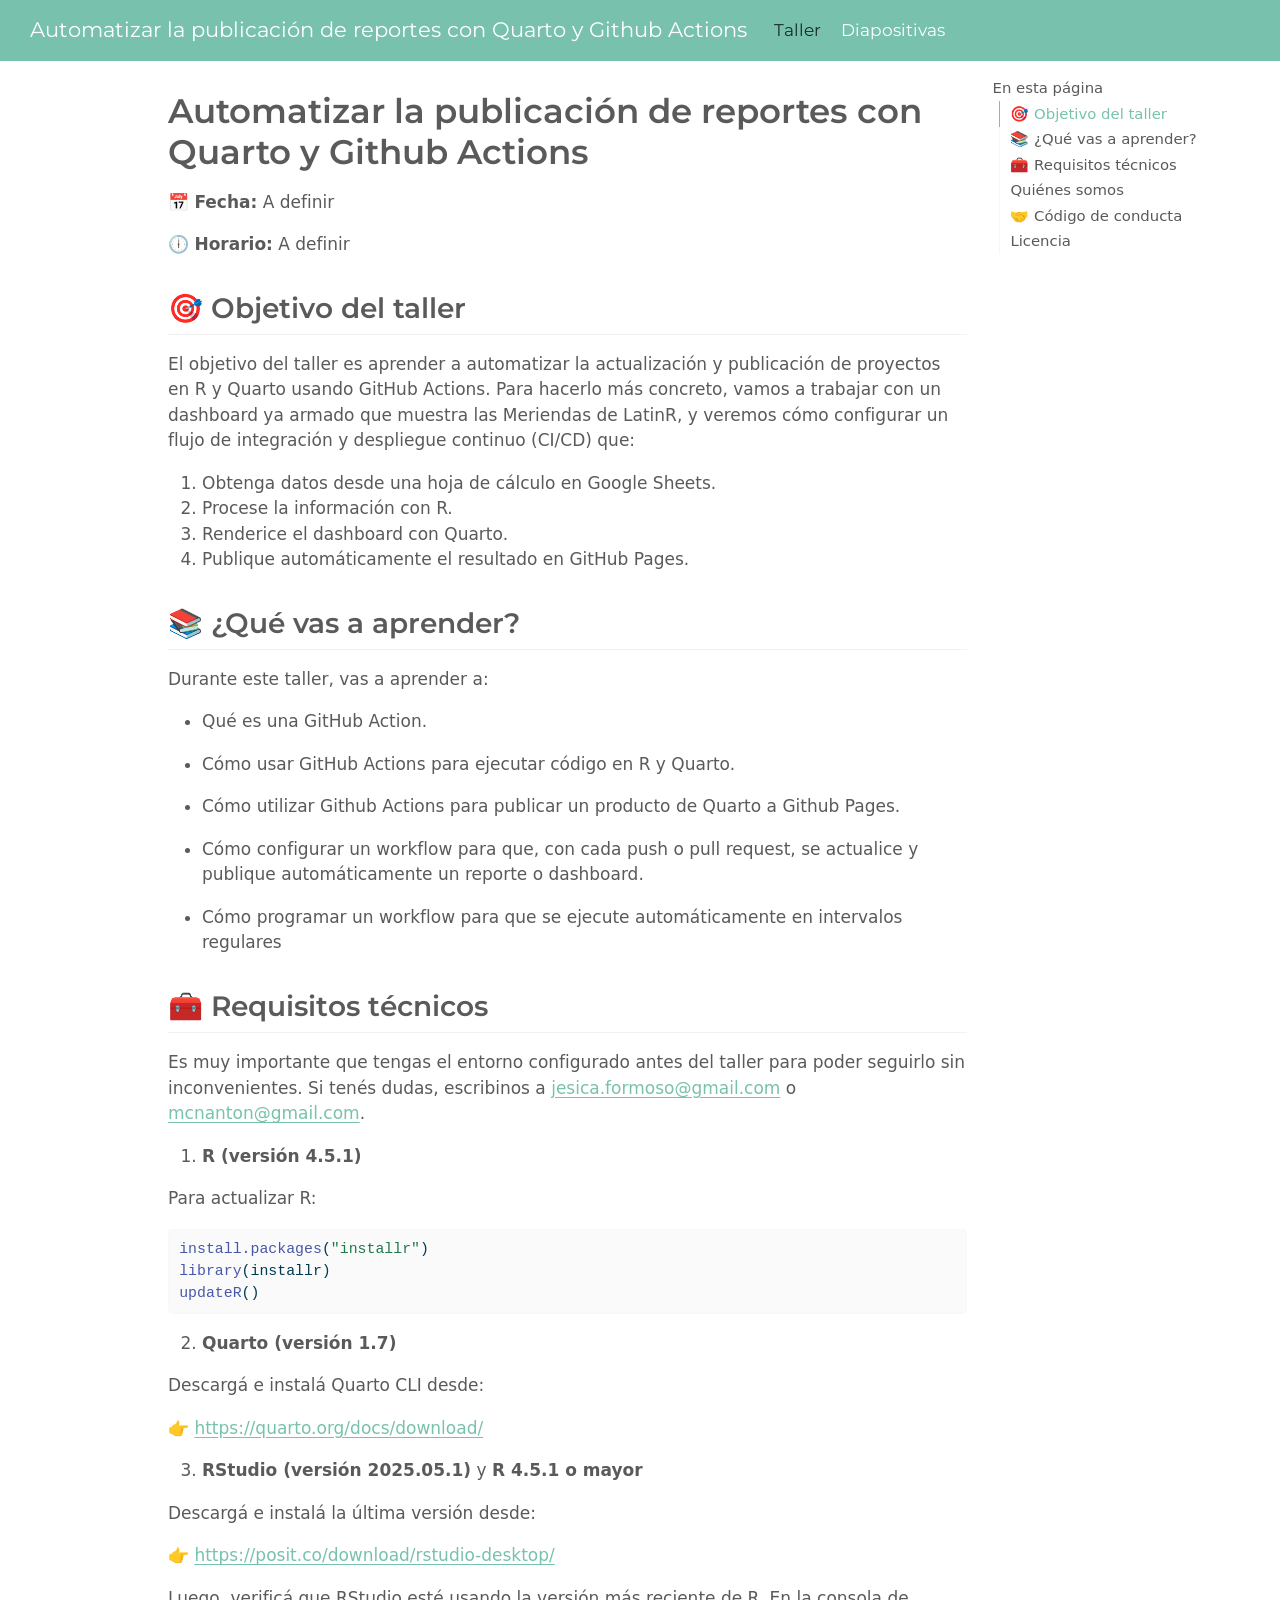
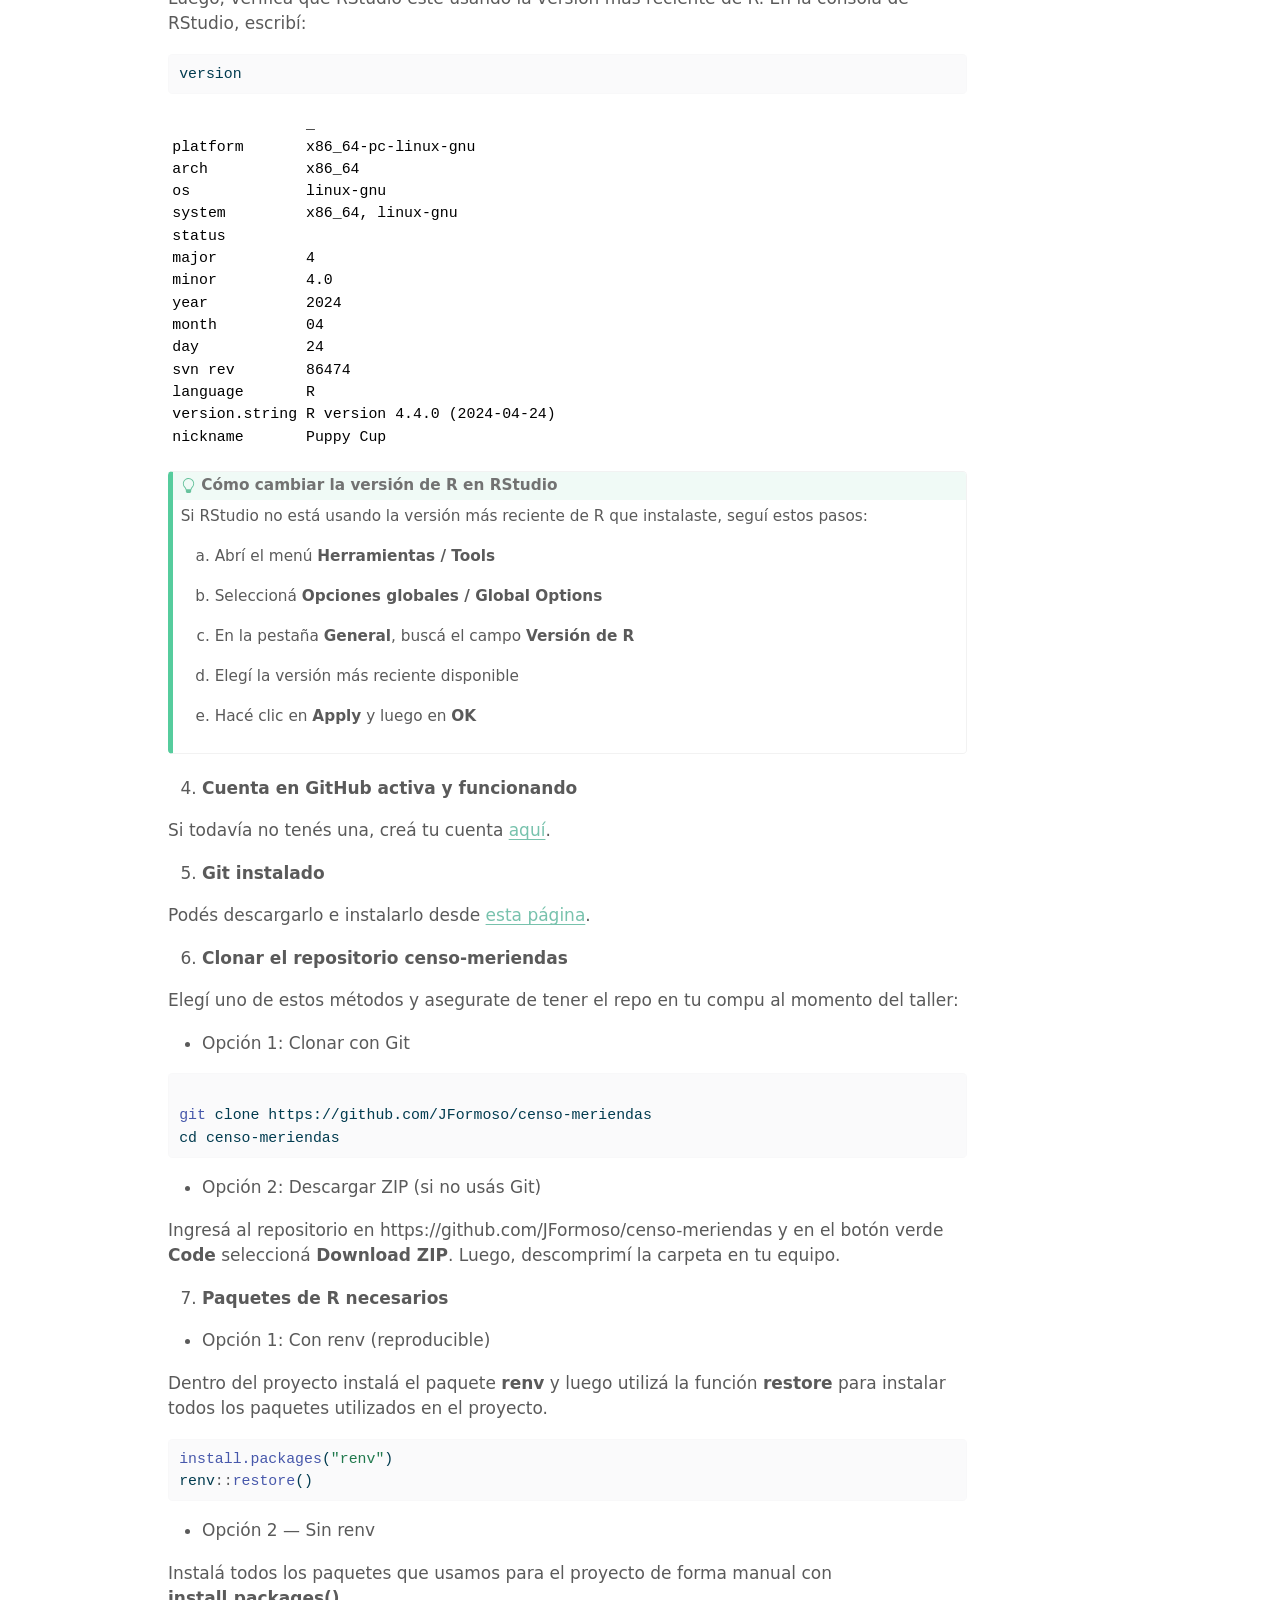
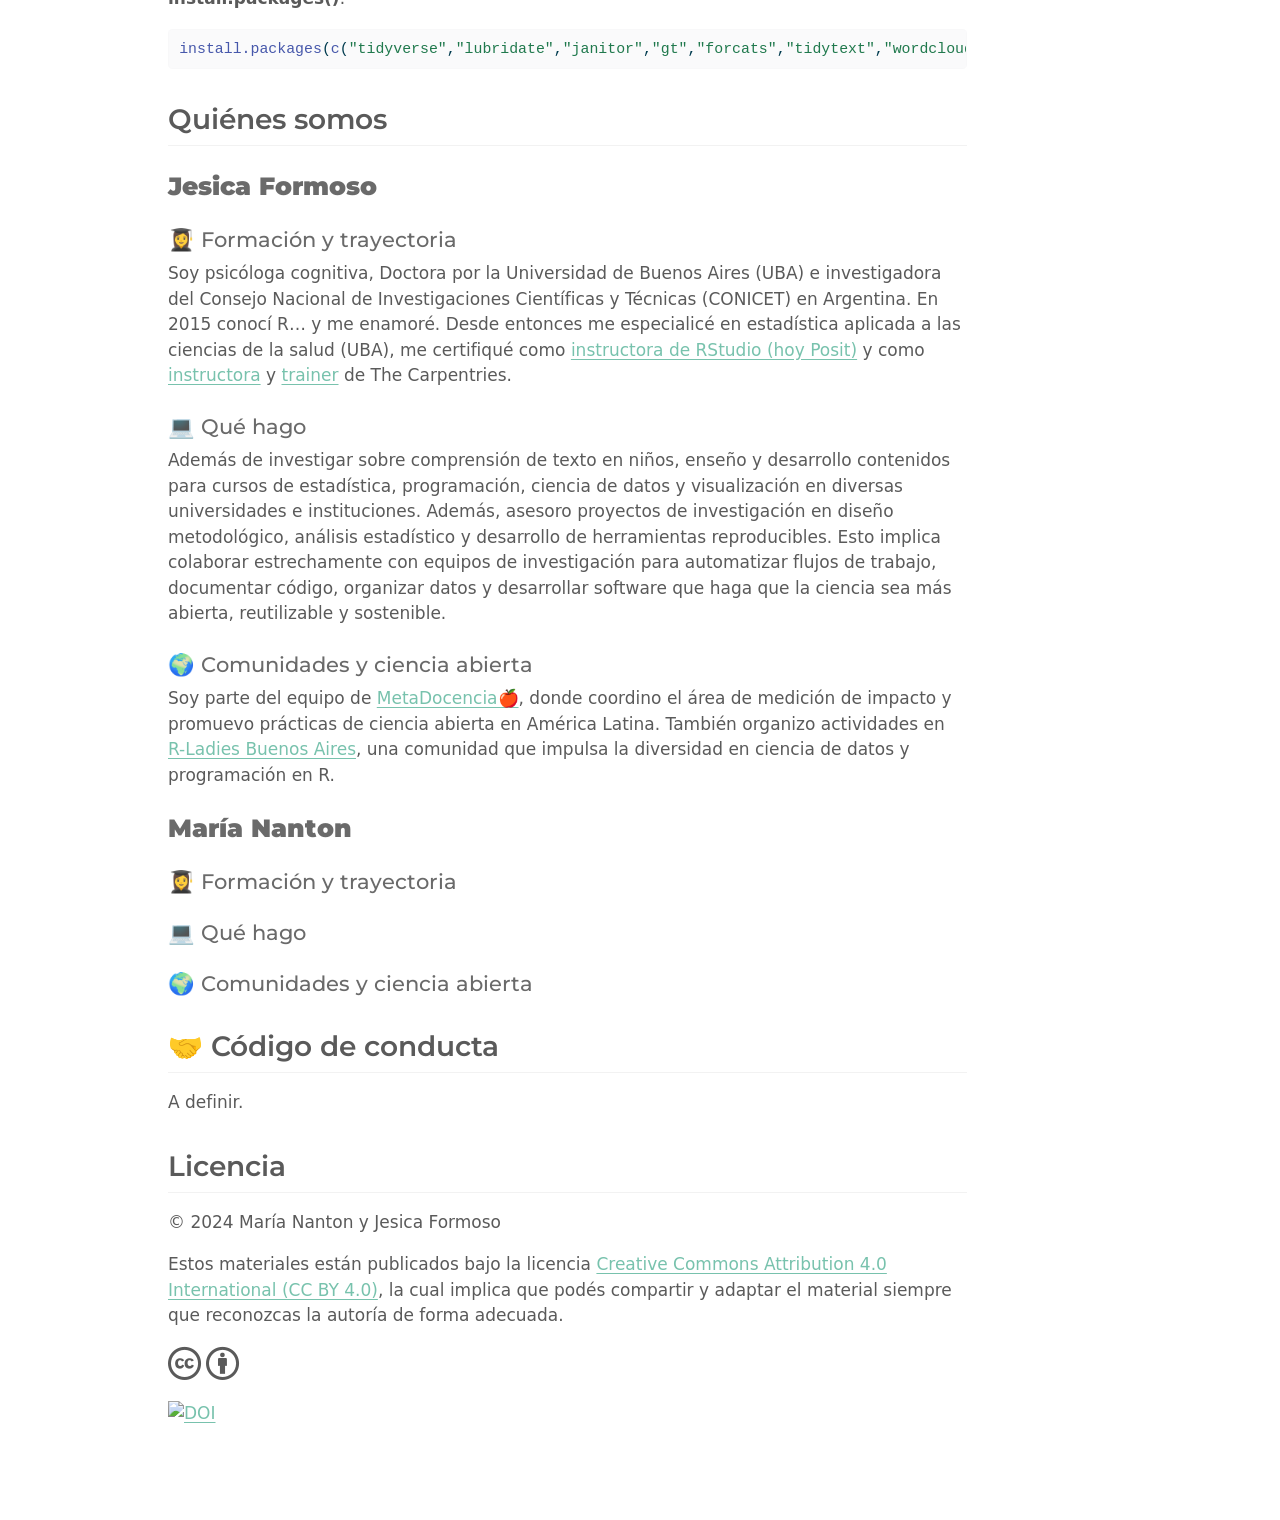
==== index.html @ 5321b7c2 "Built site for gh-pages" ====
<!DOCTYPE html>
<html xmlns="http://www.w3.org/1999/xhtml" lang="es" xml:lang="es"><head>

<meta charset="utf-8">
<meta name="generator" content="quarto-1.8.26">

<meta name="viewport" content="width=device-width, initial-scale=1.0, user-scalable=yes">


<title>Automatizar la publicación de reportes con Quarto y Github Actions</title>
<style>
code{white-space: pre-wrap;}
span.smallcaps{font-variant: small-caps;}
div.columns{display: flex; gap: min(4vw, 1.5em);}
div.column{flex: auto; overflow-x: auto;}
div.hanging-indent{margin-left: 1.5em; text-indent: -1.5em;}
ul.task-list{list-style: none;}
ul.task-list li input[type="checkbox"] {
  width: 0.8em;
  margin: 0 0.8em 0.2em -1em; /* quarto-specific, see https://github.com/quarto-dev/quarto-cli/issues/4556 */ 
  vertical-align: middle;
}
/* CSS for syntax highlighting */
html { -webkit-text-size-adjust: 100%; }
pre > code.sourceCode { white-space: pre; position: relative; }
pre > code.sourceCode > span { display: inline-block; line-height: 1.25; }
pre > code.sourceCode > span:empty { height: 1.2em; }
.sourceCode { overflow: visible; }
code.sourceCode > span { color: inherit; text-decoration: inherit; }
div.sourceCode { margin: 1em 0; }
pre.sourceCode { margin: 0; }
@media screen {
div.sourceCode { overflow: auto; }
}
@media print {
pre > code.sourceCode { white-space: pre-wrap; }
pre > code.sourceCode > span { text-indent: -5em; padding-left: 5em; }
}
pre.numberSource code
  { counter-reset: source-line 0; }
pre.numberSource code > span
  { position: relative; left: -4em; counter-increment: source-line; }
pre.numberSource code > span > a:first-child::before
  { content: counter(source-line);
    position: relative; left: -1em; text-align: right; vertical-align: baseline;
    border: none; display: inline-block;
    -webkit-touch-callout: none; -webkit-user-select: none;
    -khtml-user-select: none; -moz-user-select: none;
    -ms-user-select: none; user-select: none;
    padding: 0 4px; width: 4em;
  }
pre.numberSource { margin-left: 3em;  padding-left: 4px; }
div.sourceCode
  {   }
@media screen {
pre > code.sourceCode > span > a:first-child::before { text-decoration: underline; }
}
</style>


<script src="site_libs/quarto-nav/quarto-nav.js"></script>
<script src="site_libs/quarto-nav/headroom.min.js"></script>
<script src="site_libs/clipboard/clipboard.min.js"></script>
<script src="site_libs/quarto-search/autocomplete.umd.js"></script>
<script src="site_libs/quarto-search/fuse.min.js"></script>
<script src="site_libs/quarto-search/quarto-search.js"></script>
<meta name="quarto:offset" content="./">
<link href="./img/latinr-logo.png" rel="icon" type="image/png">
<script src="site_libs/quarto-html/quarto.js" type="module"></script>
<script src="site_libs/quarto-html/tabsets/tabsets.js" type="module"></script>
<script src="site_libs/quarto-html/axe/axe-check.js" type="module"></script>
<script src="site_libs/quarto-html/popper.min.js"></script>
<script src="site_libs/quarto-html/tippy.umd.min.js"></script>
<script src="site_libs/quarto-html/anchor.min.js"></script>
<link href="site_libs/quarto-html/tippy.css" rel="stylesheet">
<link href="site_libs/quarto-html/quarto-syntax-highlighting-587c61ba64f3a5504c4d52d930310e48.css" rel="stylesheet" id="quarto-text-highlighting-styles">
<script src="site_libs/bootstrap/bootstrap.min.js"></script>
<link href="site_libs/bootstrap/bootstrap-icons.css" rel="stylesheet">
<link href="site_libs/bootstrap/bootstrap-1db3f541d99483cdc7a0d9cf38862b2c.min.css" rel="stylesheet" append-hash="true" id="quarto-bootstrap" data-mode="light">
<link href="site_libs/quarto-contrib/fontawesome6-1.2.0/all.min.css" rel="stylesheet">
<link href="site_libs/quarto-contrib/fontawesome6-1.2.0/latex-fontsize.css" rel="stylesheet">
<script id="quarto-search-options" type="application/json">{
  "location": "navbar",
  "copy-button": false,
  "collapse-after": 3,
  "panel-placement": "end",
  "type": "overlay",
  "limit": 50,
  "keyboard-shortcut": [
    "f",
    "/",
    "s"
  ],
  "show-item-context": false,
  "language": {
    "search-no-results-text": "No se han encontrado resultados",
    "search-matching-documents-text": "documentos encontrados",
    "search-copy-link-title": "Copiar el enlace en la búsqueda",
    "search-hide-matches-text": "Ocultar resultados adicionales",
    "search-more-match-text": "resultado adicional en este documento",
    "search-more-matches-text": "resultados adicionales en este documento",
    "search-clear-button-title": "Borrar",
    "search-text-placeholder": "",
    "search-detached-cancel-button-title": "Cancelar",
    "search-submit-button-title": "Enviar",
    "search-label": "Buscar"
  }
}</script>


</head>

<body class="nav-fixed quarto-light">

<div id="quarto-search-results"></div>
  <header id="quarto-header" class="headroom fixed-top">
    <nav class="navbar navbar-expand-lg " data-bs-theme="dark">
      <div class="navbar-container container-fluid">
      <div class="navbar-brand-container mx-auto">
    <a class="navbar-brand" href="./index.html">
    <span class="navbar-title">Automatizar la publicación de reportes con Quarto y Github Actions</span>
    </a>
  </div>
            <div id="quarto-search" class="" title="Buscar"></div>
          <button class="navbar-toggler" type="button" data-bs-toggle="collapse" data-bs-target="#navbarCollapse" aria-controls="navbarCollapse" role="menu" aria-expanded="false" aria-label="Navegación de palanca" onclick="if (window.quartoToggleHeadroom) { window.quartoToggleHeadroom(); }">
  <span class="navbar-toggler-icon"></span>
</button>
          <div class="collapse navbar-collapse" id="navbarCollapse">
            <ul class="navbar-nav navbar-nav-scroll me-auto">
  <li class="nav-item">
    <a class="nav-link active" href="./index.html" aria-current="page"> 
<span class="menu-text">Taller</span></a>
  </li>  
  <li class="nav-item">
    <a class="nav-link" href="./slides.qmd"> 
<span class="menu-text">Diapositivas</span></a>
  </li>  
</ul>
          </div> <!-- /navcollapse -->
            <div class="quarto-navbar-tools">
</div>
      </div> <!-- /container-fluid -->
    </nav>
</header>
<!-- content -->
<div id="quarto-content" class="quarto-container page-columns page-rows-contents page-layout-article page-navbar">
<!-- sidebar -->
<!-- margin-sidebar -->
    <div id="quarto-margin-sidebar" class="sidebar margin-sidebar">
        <nav id="TOC" role="doc-toc" class="toc-active">
    <h2 id="toc-title">En esta página</h2>
   
  <ul>
  <li><a href="#objetivo-del-taller" id="toc-objetivo-del-taller" class="nav-link active" data-scroll-target="#objetivo-del-taller">🎯 Objetivo del taller</a></li>
  <li><a href="#qué-vas-a-aprender" id="toc-qué-vas-a-aprender" class="nav-link" data-scroll-target="#qué-vas-a-aprender">📚 ¿Qué vas a aprender?</a></li>
  <li><a href="#requisitos-técnicos" id="toc-requisitos-técnicos" class="nav-link" data-scroll-target="#requisitos-técnicos">🧰 Requisitos técnicos</a></li>
  <li><a href="#quiénes-somos" id="toc-quiénes-somos" class="nav-link" data-scroll-target="#quiénes-somos">Quiénes somos</a>
  <ul class="collapse">
  <li><a href="#jesica-formoso" id="toc-jesica-formoso" class="nav-link" data-scroll-target="#jesica-formoso"><strong>Jesica Formoso</strong></a></li>
  <li><a href="#maría-nanton" id="toc-maría-nanton" class="nav-link" data-scroll-target="#maría-nanton"><strong>María Nanton</strong></a></li>
  </ul></li>
  <li><a href="#código-de-conducta" id="toc-código-de-conducta" class="nav-link" data-scroll-target="#código-de-conducta">🤝 Código de conducta</a></li>
  <li><a href="#licencia" id="toc-licencia" class="nav-link" data-scroll-target="#licencia">Licencia</a></li>
  </ul>
</nav>
    </div>
<!-- main -->
<main class="content" id="quarto-document-content">

<header id="title-block-header" class="quarto-title-block default">
<div class="quarto-title">
<h1 class="title">Automatizar la publicación de reportes con Quarto y Github Actions</h1>
</div>



<div class="quarto-title-meta">

    
  
    
  </div>
  


</header>


<p>📅 <strong>Fecha:</strong> A definir</p>
<p>🕕 <strong>Horario:</strong> A definir</p>
<section id="objetivo-del-taller" class="level2">
<h2 class="anchored" data-anchor-id="objetivo-del-taller">🎯 Objetivo del taller</h2>
<p>El objetivo del taller es aprender a automatizar la actualización y publicación de proyectos en R y Quarto usando GitHub Actions. Para hacerlo más concreto, vamos a trabajar con un dashboard ya armado que muestra las Meriendas de LatinR, y veremos cómo configurar un flujo de integración y despliegue continuo (CI/CD) que:</p>
<ol type="1">
<li>Obtenga datos desde una hoja de cálculo en Google Sheets.</li>
<li>Procese la información con R.</li>
<li>Renderice el dashboard con Quarto.</li>
<li>Publique automáticamente el resultado en GitHub Pages.</li>
</ol>
</section>
<section id="qué-vas-a-aprender" class="level2">
<h2 class="anchored" data-anchor-id="qué-vas-a-aprender">📚 ¿Qué vas a aprender?</h2>
<p>Durante este taller, vas a aprender a:</p>
<ul>
<li><p>Qué es una GitHub Action.</p></li>
<li><p>Cómo usar GitHub Actions para ejecutar código en R y Quarto.</p></li>
<li><p>Cómo utilizar Github Actions para publicar un producto de Quarto a Github Pages.</p></li>
<li><p>Cómo configurar un workflow para que, con cada push o pull request, se actualice y publique automáticamente un reporte o dashboard.</p></li>
<li><p>Cómo programar un workflow para que se ejecute automáticamente en intervalos regulares</p></li>
</ul>
</section>
<section id="requisitos-técnicos" class="level2">
<h2 class="anchored" data-anchor-id="requisitos-técnicos">🧰 Requisitos técnicos</h2>
<p>Es muy importante que tengas el entorno configurado antes del taller para poder seguirlo sin inconvenientes. Si tenés dudas, escribinos a <a href="mailto:jesica.formoso@gmail.com">jesica.formoso@gmail.com</a> o <a href="mailto:mcnanton@gmail.com">mcnanton@gmail.com</a>.</p>
<ol type="1">
<li><strong>R (versión 4.5.1)</strong></li>
</ol>
<p>Para actualizar R:</p>
<div class="cell">
<div class="code-copy-outer-scaffold"><div class="sourceCode cell-code" id="cb1"><pre class="sourceCode r code-with-copy"><code class="sourceCode r"><span id="cb1-1"><a href="#cb1-1" aria-hidden="true" tabindex="-1"></a><span class="fu">install.packages</span>(<span class="st">"installr"</span>)</span>
<span id="cb1-2"><a href="#cb1-2" aria-hidden="true" tabindex="-1"></a><span class="fu">library</span>(installr)</span>
<span id="cb1-3"><a href="#cb1-3" aria-hidden="true" tabindex="-1"></a><span class="fu">updateR</span>()</span></code></pre></div><button title="Copiar al portapapeles" class="code-copy-button"><i class="bi"></i></button></div>
</div>
<ol start="2" type="1">
<li><strong>Quarto (versión 1.7)</strong></li>
</ol>
<p>Descargá e instalá Quarto CLI desde:</p>
<p>👉 <a href="https://quarto.org/docs/download/" class="uri">https://quarto.org/docs/download/</a></p>
<ol start="3" type="1">
<li><strong>RStudio (versión 2025.05.1)</strong> y <strong>R 4.5.1 o mayor</strong></li>
</ol>
<p>Descargá e instalá la última versión desde:</p>
<p>👉 <a href="https://posit.co/download/rstudio-desktop/" class="uri">https://posit.co/download/rstudio-desktop/</a></p>
<p>Luego, verificá que RStudio esté usando la versión más reciente de R. En la consola de RStudio, escribí:</p>
<div class="cell">
<div class="code-copy-outer-scaffold"><div class="sourceCode cell-code" id="cb2"><pre class="sourceCode r code-with-copy"><code class="sourceCode r"><span id="cb2-1"><a href="#cb2-1" aria-hidden="true" tabindex="-1"></a>version</span></code></pre></div><button title="Copiar al portapapeles" class="code-copy-button"><i class="bi"></i></button></div>
<div class="cell-output cell-output-stdout">
<pre><code>               _                           
platform       x86_64-pc-linux-gnu         
arch           x86_64                      
os             linux-gnu                   
system         x86_64, linux-gnu           
status                                     
major          4                           
minor          4.0                         
year           2024                        
month          04                          
day            24                          
svn rev        86474                       
language       R                           
version.string R version 4.4.0 (2024-04-24)
nickname       Puppy Cup                   </code></pre>
</div>
</div>
<div class="callout callout-style-default callout-tip callout-titled" title="Cómo cambiar la versión de R en RStudio">
<div class="callout-header d-flex align-content-center">
<div class="callout-icon-container">
<i class="callout-icon"></i>
</div>
<div class="callout-title-container flex-fill">
<span class="screen-reader-only">Tip</span>Cómo cambiar la versión de R en RStudio
</div>
</div>
<div class="callout-body-container callout-body">
<p>Si RStudio no está usando la versión más reciente de R que instalaste, seguí estos pasos:</p>
<ol type="a">
<li><p>Abrí el menú <strong>Herramientas / Tools</strong></p></li>
<li><p>Seleccioná <strong>Opciones globales / Global Options</strong></p></li>
<li><p>En la pestaña <strong>General</strong>, buscá el campo <strong>Versión de R</strong></p></li>
<li><p>Elegí la versión más reciente disponible</p></li>
<li><p>Hacé clic en <strong>Apply</strong> y luego en <strong>OK</strong></p></li>
</ol>
</div>
</div>
<ol start="4" type="1">
<li><strong>Cuenta en GitHub activa y funcionando</strong></li>
</ol>
<p>Si todavía no tenés una, creá tu cuenta <a href="https://github.com/">aquí</a>.</p>
<ol start="5" type="1">
<li><strong>Git instalado</strong></li>
</ol>
<p>Podés descargarlo e instalarlo desde <a href="https://git-scm.com/downloads">esta página</a>.</p>
<ol start="6" type="1">
<li><strong>Clonar el repositorio censo-meriendas</strong></li>
</ol>
<p>Elegí uno de estos métodos y asegurate de tener el repo en tu compu al momento del taller:</p>
<ul>
<li>Opción 1: Clonar con Git</li>
</ul>
<div class="code-copy-outer-scaffold"><div class="sourceCode" id="cb4"><pre class="sourceCode bash code-with-copy"><code class="sourceCode bash"><span id="cb4-1"><a href="#cb4-1" aria-hidden="true" tabindex="-1"></a></span>
<span id="cb4-2"><a href="#cb4-2" aria-hidden="true" tabindex="-1"></a><span class="fu">git</span> clone https://github.com/JFormoso/censo-meriendas</span>
<span id="cb4-3"><a href="#cb4-3" aria-hidden="true" tabindex="-1"></a><span class="bu">cd</span> censo-meriendas</span></code></pre></div><button title="Copiar al portapapeles" class="code-copy-button"><i class="bi"></i></button></div>
<ul>
<li>Opción 2: Descargar ZIP (si no usás Git)</li>
</ul>
<p>Ingresá al repositorio en https://github.com/JFormoso/censo-meriendas y en el botón verde <strong>Code</strong> seleccioná <strong>Download ZIP</strong>. Luego, descomprimí la carpeta en tu equipo.</p>
<ol start="7" type="1">
<li><strong>Paquetes de R necesarios</strong></li>
</ol>
<ul>
<li>Opción 1: Con renv (reproducible)</li>
</ul>
<p>Dentro del proyecto instalá el paquete <strong>renv</strong> y luego utilizá la función <strong>restore</strong> para instalar todos los paquetes utilizados en el proyecto.</p>
<div class="cell">
<div class="code-copy-outer-scaffold"><div class="sourceCode cell-code" id="cb5"><pre class="sourceCode r code-with-copy"><code class="sourceCode r"><span id="cb5-1"><a href="#cb5-1" aria-hidden="true" tabindex="-1"></a><span class="fu">install.packages</span>(<span class="st">"renv"</span>)</span>
<span id="cb5-2"><a href="#cb5-2" aria-hidden="true" tabindex="-1"></a>renv<span class="sc">::</span><span class="fu">restore</span>()      </span></code></pre></div><button title="Copiar al portapapeles" class="code-copy-button"><i class="bi"></i></button></div>
</div>
<ul>
<li>Opción 2 — Sin renv</li>
</ul>
<p>Instalá todos los paquetes que usamos para el proyecto de forma manual con <strong>install.packages()</strong>.</p>
<div class="cell">
<div class="code-copy-outer-scaffold"><div class="sourceCode cell-code" id="cb6"><pre class="sourceCode r code-with-copy"><code class="sourceCode r"><span id="cb6-1"><a href="#cb6-1" aria-hidden="true" tabindex="-1"></a><span class="fu">install.packages</span>(<span class="fu">c</span>(<span class="st">"tidyverse"</span>,<span class="st">"lubridate"</span>,<span class="st">"janitor"</span>,<span class="st">"gt"</span>,<span class="st">"forcats"</span>,<span class="st">"tidytext"</span>,<span class="st">"wordcloud2"</span>,<span class="st">"stopwords"</span>,<span class="st">"scales"</span>))</span></code></pre></div><button title="Copiar al portapapeles" class="code-copy-button"><i class="bi"></i></button></div>
</div>
</section>
<section id="quiénes-somos" class="level2">
<h2 class="anchored" data-anchor-id="quiénes-somos">Quiénes somos</h2>
<section id="jesica-formoso" class="level3">
<h3 class="anchored" data-anchor-id="jesica-formoso"><strong>Jesica Formoso</strong></h3>
<section id="formación-y-trayectoria" class="level4">
<h4 class="anchored" data-anchor-id="formación-y-trayectoria">👩‍🎓 Formación y trayectoria</h4>
<p>Soy psicóloga cognitiva, Doctora por la Universidad de Buenos Aires (UBA) e investigadora del Consejo Nacional de Investigaciones Científicas y Técnicas (CONICET) en Argentina. En 2015 conocí R… y me enamoré. Desde entonces me especialicé en estadística aplicada a las ciencias de la salud (UBA), me certifiqué como <a href="https://education.rstudio.com/trainers/people/formoso+jesica/">instructora de RStudio (hoy Posit)</a> y como <a href="https://carpentries.org/community/instructors/">instructora</a> y <a href="https://carpentries.org/community/instructor-trainers/">trainer</a> de The Carpentries.</p>
</section>
<section id="qué-hago" class="level4">
<h4 class="anchored" data-anchor-id="qué-hago">💻 Qué hago</h4>
<p>Además de investigar sobre comprensión de texto en niños, enseño y desarrollo contenidos para cursos de estadística, programación, ciencia de datos y visualización en diversas universidades e instituciones. Además, asesoro proyectos de investigación en diseño metodológico, análisis estadístico y desarrollo de herramientas reproducibles. Esto implica colaborar estrechamente con equipos de investigación para automatizar flujos de trabajo, documentar código, organizar datos y desarrollar software que haga que la ciencia sea más abierta, reutilizable y sostenible.</p>
</section>
<section id="comunidades-y-ciencia-abierta" class="level4">
<h4 class="anchored" data-anchor-id="comunidades-y-ciencia-abierta">🌍 Comunidades y ciencia abierta</h4>
<p>Soy parte del equipo de <a href="https://www.metadocencia.org/">MetaDocencia🍎</a>, donde coordino el área de medición de impacto y promuevo prácticas de ciencia abierta en América Latina. También organizo actividades en <a href="https://rladiesba.netlify.app/">R-Ladies Buenos Aires</a>, una comunidad que impulsa la diversidad en ciencia de datos y programación en R.</p>
</section>
</section>
<section id="maría-nanton" class="level3">
<h3 class="anchored" data-anchor-id="maría-nanton"><strong>María Nanton</strong></h3>
<section id="formación-y-trayectoria-1" class="level4">
<h4 class="anchored" data-anchor-id="formación-y-trayectoria-1">👩‍🎓 Formación y trayectoria</h4>
</section>
<section id="qué-hago-1" class="level4">
<h4 class="anchored" data-anchor-id="qué-hago-1">💻 Qué hago</h4>
</section>
<section id="comunidades-y-ciencia-abierta-1" class="level4">
<h4 class="anchored" data-anchor-id="comunidades-y-ciencia-abierta-1">🌍 Comunidades y ciencia abierta</h4>
</section>
</section>
</section>
<section id="código-de-conducta" class="level2">
<h2 class="anchored" data-anchor-id="código-de-conducta">🤝 Código de conducta</h2>
<p>A definir.</p>
</section>
<section id="licencia" class="level2">
<h2 class="anchored" data-anchor-id="licencia">Licencia</h2>
<p>© 2024 María Nanton y Jesica Formoso</p>
<p>Estos materiales están publicados bajo la licencia <a href="http://creativecommons.org/licenses/by/4.0/">Creative Commons Attribution 4.0 International (CC BY 4.0)</a>, la cual implica que podés compartir y adaptar el material siempre que reconozcas la autoría de forma adecuada.</p>
<p><i class="fa-brands fa-creative-commons fa-2x" aria-label="creative-commons"></i> <i class="fa-brands fa-creative-commons-by fa-2x" aria-label="creative-commons-by"></i></p>
<p><a href="https://doi.org/10.5281/zenodo.16736735"><img src="https://zenodo.org/badge/DOI/10.5281/zenodo.16736735.svg" alt="DOI"></a></p>


</section>

</main> <!-- /main -->
<script id="quarto-html-after-body" type="application/javascript">
  window.document.addEventListener("DOMContentLoaded", function (event) {
    const icon = "";
    const anchorJS = new window.AnchorJS();
    anchorJS.options = {
      placement: 'right',
      icon: icon
    };
    anchorJS.add('.anchored');
    const isCodeAnnotation = (el) => {
      for (const clz of el.classList) {
        if (clz.startsWith('code-annotation-')) {                     
          return true;
        }
      }
      return false;
    }
    const onCopySuccess = function(e) {
      // button target
      const button = e.trigger;
      // don't keep focus
      button.blur();
      // flash "checked"
      button.classList.add('code-copy-button-checked');
      var currentTitle = button.getAttribute("title");
      button.setAttribute("title", "Copiado");
      let tooltip;
      if (window.bootstrap) {
        button.setAttribute("data-bs-toggle", "tooltip");
        button.setAttribute("data-bs-placement", "left");
        button.setAttribute("data-bs-title", "Copiado");
        tooltip = new bootstrap.Tooltip(button, 
          { trigger: "manual", 
            customClass: "code-copy-button-tooltip",
            offset: [0, -8]});
        tooltip.show();    
      }
      setTimeout(function() {
        if (tooltip) {
          tooltip.hide();
          button.removeAttribute("data-bs-title");
          button.removeAttribute("data-bs-toggle");
          button.removeAttribute("data-bs-placement");
        }
        button.setAttribute("title", currentTitle);
        button.classList.remove('code-copy-button-checked');
      }, 1000);
      // clear code selection
      e.clearSelection();
    }
    const getTextToCopy = function(trigger) {
      const outerScaffold = trigger.parentElement.cloneNode(true);
      const codeEl = outerScaffold.querySelector('code');
      for (const childEl of codeEl.children) {
        if (isCodeAnnotation(childEl)) {
          childEl.remove();
        }
      }
      return codeEl.innerText;
    }
    const clipboard = new window.ClipboardJS('.code-copy-button:not([data-in-quarto-modal])', {
      text: getTextToCopy
    });
    clipboard.on('success', onCopySuccess);
    if (window.document.getElementById('quarto-embedded-source-code-modal')) {
      const clipboardModal = new window.ClipboardJS('.code-copy-button[data-in-quarto-modal]', {
        text: getTextToCopy,
        container: window.document.getElementById('quarto-embedded-source-code-modal')
      });
      clipboardModal.on('success', onCopySuccess);
    }
      var localhostRegex = new RegExp(/^(?:http|https):\/\/localhost\:?[0-9]*\//);
      var mailtoRegex = new RegExp(/^mailto:/);
        var filterRegex = new RegExp("https:\/\/JFormoso\.github\.io\/quarto-GHA\/");
      var isInternal = (href) => {
          return filterRegex.test(href) || localhostRegex.test(href) || mailtoRegex.test(href);
      }
      // Inspect non-navigation links and adorn them if external
     var links = window.document.querySelectorAll('a[href]:not(.nav-link):not(.navbar-brand):not(.toc-action):not(.sidebar-link):not(.sidebar-item-toggle):not(.pagination-link):not(.no-external):not([aria-hidden]):not(.dropdown-item):not(.quarto-navigation-tool):not(.about-link)');
      for (var i=0; i<links.length; i++) {
        const link = links[i];
        if (!isInternal(link.href)) {
          // undo the damage that might have been done by quarto-nav.js in the case of
          // links that we want to consider external
          if (link.dataset.originalHref !== undefined) {
            link.href = link.dataset.originalHref;
          }
        }
      }
    function tippyHover(el, contentFn, onTriggerFn, onUntriggerFn) {
      const config = {
        allowHTML: true,
        maxWidth: 500,
        delay: 100,
        arrow: false,
        appendTo: function(el) {
            return el.parentElement;
        },
        interactive: true,
        interactiveBorder: 10,
        theme: 'quarto',
        placement: 'bottom-start',
      };
      if (contentFn) {
        config.content = contentFn;
      }
      if (onTriggerFn) {
        config.onTrigger = onTriggerFn;
      }
      if (onUntriggerFn) {
        config.onUntrigger = onUntriggerFn;
      }
      window.tippy(el, config); 
    }
    const noterefs = window.document.querySelectorAll('a[role="doc-noteref"]');
    for (var i=0; i<noterefs.length; i++) {
      const ref = noterefs[i];
      tippyHover(ref, function() {
        // use id or data attribute instead here
        let href = ref.getAttribute('data-footnote-href') || ref.getAttribute('href');
        try { href = new URL(href).hash; } catch {}
        const id = href.replace(/^#\/?/, "");
        const note = window.document.getElementById(id);
        if (note) {
          return note.innerHTML;
        } else {
          return "";
        }
      });
    }
    const xrefs = window.document.querySelectorAll('a.quarto-xref');
    const processXRef = (id, note) => {
      // Strip column container classes
      const stripColumnClz = (el) => {
        el.classList.remove("page-full", "page-columns");
        if (el.children) {
          for (const child of el.children) {
            stripColumnClz(child);
          }
        }
      }
      stripColumnClz(note)
      if (id === null || id.startsWith('sec-')) {
        // Special case sections, only their first couple elements
        const container = document.createElement("div");
        if (note.children && note.children.length > 2) {
          container.appendChild(note.children[0].cloneNode(true));
          for (let i = 1; i < note.children.length; i++) {
            const child = note.children[i];
            if (child.tagName === "P" && child.innerText === "") {
              continue;
            } else {
              container.appendChild(child.cloneNode(true));
              break;
            }
          }
          if (window.Quarto?.typesetMath) {
            window.Quarto.typesetMath(container);
          }
          return container.innerHTML
        } else {
          if (window.Quarto?.typesetMath) {
            window.Quarto.typesetMath(note);
          }
          return note.innerHTML;
        }
      } else {
        // Remove any anchor links if they are present
        const anchorLink = note.querySelector('a.anchorjs-link');
        if (anchorLink) {
          anchorLink.remove();
        }
        if (window.Quarto?.typesetMath) {
          window.Quarto.typesetMath(note);
        }
        if (note.classList.contains("callout")) {
          return note.outerHTML;
        } else {
          return note.innerHTML;
        }
      }
    }
    for (var i=0; i<xrefs.length; i++) {
      const xref = xrefs[i];
      tippyHover(xref, undefined, function(instance) {
        instance.disable();
        let url = xref.getAttribute('href');
        let hash = undefined; 
        if (url.startsWith('#')) {
          hash = url;
        } else {
          try { hash = new URL(url).hash; } catch {}
        }
        if (hash) {
          const id = hash.replace(/^#\/?/, "");
          const note = window.document.getElementById(id);
          if (note !== null) {
            try {
              const html = processXRef(id, note.cloneNode(true));
              instance.setContent(html);
            } finally {
              instance.enable();
              instance.show();
            }
          } else {
            // See if we can fetch this
            fetch(url.split('#')[0])
            .then(res => res.text())
            .then(html => {
              const parser = new DOMParser();
              const htmlDoc = parser.parseFromString(html, "text/html");
              const note = htmlDoc.getElementById(id);
              if (note !== null) {
                const html = processXRef(id, note);
                instance.setContent(html);
              } 
            }).finally(() => {
              instance.enable();
              instance.show();
            });
          }
        } else {
          // See if we can fetch a full url (with no hash to target)
          // This is a special case and we should probably do some content thinning / targeting
          fetch(url)
          .then(res => res.text())
          .then(html => {
            const parser = new DOMParser();
            const htmlDoc = parser.parseFromString(html, "text/html");
            const note = htmlDoc.querySelector('main.content');
            if (note !== null) {
              // This should only happen for chapter cross references
              // (since there is no id in the URL)
              // remove the first header
              if (note.children.length > 0 && note.children[0].tagName === "HEADER") {
                note.children[0].remove();
              }
              const html = processXRef(null, note);
              instance.setContent(html);
            } 
          }).finally(() => {
            instance.enable();
            instance.show();
          });
        }
      }, function(instance) {
      });
    }
        let selectedAnnoteEl;
        const selectorForAnnotation = ( cell, annotation) => {
          let cellAttr = 'data-code-cell="' + cell + '"';
          let lineAttr = 'data-code-annotation="' +  annotation + '"';
          const selector = 'span[' + cellAttr + '][' + lineAttr + ']';
          return selector;
        }
        const selectCodeLines = (annoteEl) => {
          const doc = window.document;
          const targetCell = annoteEl.getAttribute("data-target-cell");
          const targetAnnotation = annoteEl.getAttribute("data-target-annotation");
          const annoteSpan = window.document.querySelector(selectorForAnnotation(targetCell, targetAnnotation));
          const lines = annoteSpan.getAttribute("data-code-lines").split(",");
          const lineIds = lines.map((line) => {
            return targetCell + "-" + line;
          })
          let top = null;
          let height = null;
          let parent = null;
          if (lineIds.length > 0) {
              //compute the position of the single el (top and bottom and make a div)
              const el = window.document.getElementById(lineIds[0]);
              top = el.offsetTop;
              height = el.offsetHeight;
              parent = el.parentElement.parentElement;
            if (lineIds.length > 1) {
              const lastEl = window.document.getElementById(lineIds[lineIds.length - 1]);
              const bottom = lastEl.offsetTop + lastEl.offsetHeight;
              height = bottom - top;
            }
            if (top !== null && height !== null && parent !== null) {
              // cook up a div (if necessary) and position it 
              let div = window.document.getElementById("code-annotation-line-highlight");
              if (div === null) {
                div = window.document.createElement("div");
                div.setAttribute("id", "code-annotation-line-highlight");
                div.style.position = 'absolute';
                parent.appendChild(div);
              }
              div.style.top = top - 2 + "px";
              div.style.height = height + 4 + "px";
              div.style.left = 0;
              let gutterDiv = window.document.getElementById("code-annotation-line-highlight-gutter");
              if (gutterDiv === null) {
                gutterDiv = window.document.createElement("div");
                gutterDiv.setAttribute("id", "code-annotation-line-highlight-gutter");
                gutterDiv.style.position = 'absolute';
                const codeCell = window.document.getElementById(targetCell);
                const gutter = codeCell.querySelector('.code-annotation-gutter');
                gutter.appendChild(gutterDiv);
              }
              gutterDiv.style.top = top - 2 + "px";
              gutterDiv.style.height = height + 4 + "px";
            }
            selectedAnnoteEl = annoteEl;
          }
        };
        const unselectCodeLines = () => {
          const elementsIds = ["code-annotation-line-highlight", "code-annotation-line-highlight-gutter"];
          elementsIds.forEach((elId) => {
            const div = window.document.getElementById(elId);
            if (div) {
              div.remove();
            }
          });
          selectedAnnoteEl = undefined;
        };
          // Handle positioning of the toggle
      window.addEventListener(
        "resize",
        throttle(() => {
          elRect = undefined;
          if (selectedAnnoteEl) {
            selectCodeLines(selectedAnnoteEl);
          }
        }, 10)
      );
      function throttle(fn, ms) {
      let throttle = false;
      let timer;
        return (...args) => {
          if(!throttle) { // first call gets through
              fn.apply(this, args);
              throttle = true;
          } else { // all the others get throttled
              if(timer) clearTimeout(timer); // cancel #2
              timer = setTimeout(() => {
                fn.apply(this, args);
                timer = throttle = false;
              }, ms);
          }
        };
      }
        // Attach click handler to the DT
        const annoteDls = window.document.querySelectorAll('dt[data-target-cell]');
        for (const annoteDlNode of annoteDls) {
          annoteDlNode.addEventListener('click', (event) => {
            const clickedEl = event.target;
            if (clickedEl !== selectedAnnoteEl) {
              unselectCodeLines();
              const activeEl = window.document.querySelector('dt[data-target-cell].code-annotation-active');
              if (activeEl) {
                activeEl.classList.remove('code-annotation-active');
              }
              selectCodeLines(clickedEl);
              clickedEl.classList.add('code-annotation-active');
            } else {
              // Unselect the line
              unselectCodeLines();
              clickedEl.classList.remove('code-annotation-active');
            }
          });
        }
    const findCites = (el) => {
      const parentEl = el.parentElement;
      if (parentEl) {
        const cites = parentEl.dataset.cites;
        if (cites) {
          return {
            el,
            cites: cites.split(' ')
          };
        } else {
          return findCites(el.parentElement)
        }
      } else {
        return undefined;
      }
    };
    var bibliorefs = window.document.querySelectorAll('a[role="doc-biblioref"]');
    for (var i=0; i<bibliorefs.length; i++) {
      const ref = bibliorefs[i];
      const citeInfo = findCites(ref);
      if (citeInfo) {
        tippyHover(citeInfo.el, function() {
          var popup = window.document.createElement('div');
          citeInfo.cites.forEach(function(cite) {
            var citeDiv = window.document.createElement('div');
            citeDiv.classList.add('hanging-indent');
            citeDiv.classList.add('csl-entry');
            var biblioDiv = window.document.getElementById('ref-' + cite);
            if (biblioDiv) {
              citeDiv.innerHTML = biblioDiv.innerHTML;
            }
            popup.appendChild(citeDiv);
          });
          return popup.innerHTML;
        });
      }
    }
  });
  </script>
</div> <!-- /content -->




</body></html>
---- site_libs/quarto-html/tippy.css ----
.tippy-box[data-animation=fade][data-state=hidden]{opacity:0}[data-tippy-root]{max-width:calc(100vw - 10px)}.tippy-box{position:relative;background-color:#333;color:#fff;border-radius:4px;font-size:14px;line-height:1.4;white-space:normal;outline:0;transition-property:transform,visibility,opacity}.tippy-box[data-placement^=top]>.tippy-arrow{bottom:0}.tippy-box[data-placement^=top]>.tippy-arrow:before{bottom:-7px;left:0;border-width:8px 8px 0;border-top-color:initial;transform-origin:center top}.tippy-box[data-placement^=bottom]>.tippy-arrow{top:0}.tippy-box[data-placement^=bottom]>.tippy-arrow:before{top:-7px;left:0;border-width:0 8px 8px;border-bottom-color:initial;transform-origin:center bottom}.tippy-box[data-placement^=left]>.tippy-arrow{right:0}.tippy-box[data-placement^=left]>.tippy-arrow:before{border-width:8px 0 8px 8px;border-left-color:initial;right:-7px;transform-origin:center left}.tippy-box[data-placement^=right]>.tippy-arrow{left:0}.tippy-box[data-placement^=right]>.tippy-arrow:before{left:-7px;border-width:8px 8px 8px 0;border-right-color:initial;transform-origin:center right}.tippy-box[data-inertia][data-state=visible]{transition-timing-function:cubic-bezier(.54,1.5,.38,1.11)}.tippy-arrow{width:16px;height:16px;color:#333}.tippy-arrow:before{content:"";position:absolute;border-color:transparent;border-style:solid}.tippy-content{position:relative;padding:5px 9px;z-index:1}
---- site_libs/quarto-html/quarto-syntax-highlighting-587c61ba64f3a5504c4d52d930310e48.css ----
/* quarto syntax highlight colors */
:root {
  --quarto-hl-ot-color: #003B4F;
  --quarto-hl-at-color: #657422;
  --quarto-hl-ss-color: #20794D;
  --quarto-hl-an-color: #5E5E5E;
  --quarto-hl-fu-color: #4758AB;
  --quarto-hl-st-color: #20794D;
  --quarto-hl-cf-color: #003B4F;
  --quarto-hl-op-color: #5E5E5E;
  --quarto-hl-er-color: #AD0000;
  --quarto-hl-bn-color: #AD0000;
  --quarto-hl-al-color: #AD0000;
  --quarto-hl-va-color: #111111;
  --quarto-hl-bu-color: inherit;
  --quarto-hl-ex-color: inherit;
  --quarto-hl-pp-color: #AD0000;
  --quarto-hl-in-color: #5E5E5E;
  --quarto-hl-vs-color: #20794D;
  --quarto-hl-wa-color: #5E5E5E;
  --quarto-hl-do-color: #5E5E5E;
  --quarto-hl-im-color: #00769E;
  --quarto-hl-ch-color: #20794D;
  --quarto-hl-dt-color: #AD0000;
  --quarto-hl-fl-color: #AD0000;
  --quarto-hl-co-color: #5E5E5E;
  --quarto-hl-cv-color: #5E5E5E;
  --quarto-hl-cn-color: #8f5902;
  --quarto-hl-sc-color: #5E5E5E;
  --quarto-hl-dv-color: #AD0000;
  --quarto-hl-kw-color: #003B4F;
}

/* other quarto variables */
:root {
  --quarto-font-monospace: SFMono-Regular, Menlo, Monaco, Consolas, "Liberation Mono", "Courier New", monospace;
}

/* syntax highlight based on Pandoc's rules */
pre > code.sourceCode > span {
  color: #003B4F;
}

code.sourceCode > span {
  color: #003B4F;
}

div.sourceCode,
div.sourceCode pre.sourceCode {
  color: #003B4F;
}

/* Normal */
code span {
  color: #003B4F;
}

/* Alert */
code span.al {
  color: #AD0000;
  font-style: inherit;
}

/* Annotation */
code span.an {
  color: #5E5E5E;
  font-style: inherit;
}

/* Attribute */
code span.at {
  color: #657422;
  font-style: inherit;
}

/* BaseN */
code span.bn {
  color: #AD0000;
  font-style: inherit;
}

/* BuiltIn */
code span.bu {
  font-style: inherit;
}

/* ControlFlow */
code span.cf {
  color: #003B4F;
  font-weight: bold;
  font-style: inherit;
}

/* Char */
code span.ch {
  color: #20794D;
  font-style: inherit;
}

/* Constant */
code span.cn {
  color: #8f5902;
  font-style: inherit;
}

/* Comment */
code span.co {
  color: #5E5E5E;
  font-style: inherit;
}

/* CommentVar */
code span.cv {
  color: #5E5E5E;
  font-style: italic;
}

/* Documentation */
code span.do {
  color: #5E5E5E;
  font-style: italic;
}

/* DataType */
code span.dt {
  color: #AD0000;
  font-style: inherit;
}

/* DecVal */
code span.dv {
  color: #AD0000;
  font-style: inherit;
}

/* Error */
code span.er {
  color: #AD0000;
  font-style: inherit;
}

/* Extension */
code span.ex {
  font-style: inherit;
}

/* Float */
code span.fl {
  color: #AD0000;
  font-style: inherit;
}

/* Function */
code span.fu {
  color: #4758AB;
  font-style: inherit;
}

/* Import */
code span.im {
  color: #00769E;
  font-style: inherit;
}

/* Information */
code span.in {
  color: #5E5E5E;
  font-style: inherit;
}

/* Keyword */
code span.kw {
  color: #003B4F;
  font-weight: bold;
  font-style: inherit;
}

/* Operator */
code span.op {
  color: #5E5E5E;
  font-style: inherit;
}

/* Other */
code span.ot {
  color: #003B4F;
  font-style: inherit;
}

/* Preprocessor */
code span.pp {
  color: #AD0000;
  font-style: inherit;
}

/* SpecialChar */
code span.sc {
  color: #5E5E5E;
  font-style: inherit;
}

/* SpecialString */
code span.ss {
  color: #20794D;
  font-style: inherit;
}

/* String */
code span.st {
  color: #20794D;
  font-style: inherit;
}

/* Variable */
code span.va {
  color: #111111;
  font-style: inherit;
}

/* VerbatimString */
code span.vs {
  color: #20794D;
  font-style: inherit;
}

/* Warning */
code span.wa {
  color: #5E5E5E;
  font-style: italic;
}

.prevent-inlining {
  content: "</";
}

/*# sourceMappingURL=2dce1cc6c82594539e1579de68416b47.css.map */
---- site_libs/quarto-contrib/fontawesome6-1.2.0/latex-fontsize.css ----
.fa-tiny {
  font-size: 0.5em;
}
.fa-scriptsize {
  font-size: 0.7em;
}
.fa-footnotesize {
  font-size: 0.8em;
}
.fa-small {
  font-size: 0.9em;
}
.fa-normalsize {
  font-size: 1em;
}
.fa-large {
  font-size: 1.2em;
}
.fa-Large {
  font-size: 1.5em;
}
.fa-LARGE {
  font-size: 1.75em;
}
.fa-huge {
  font-size: 2em;
}
.fa-Huge {
  font-size: 2.5em;
}
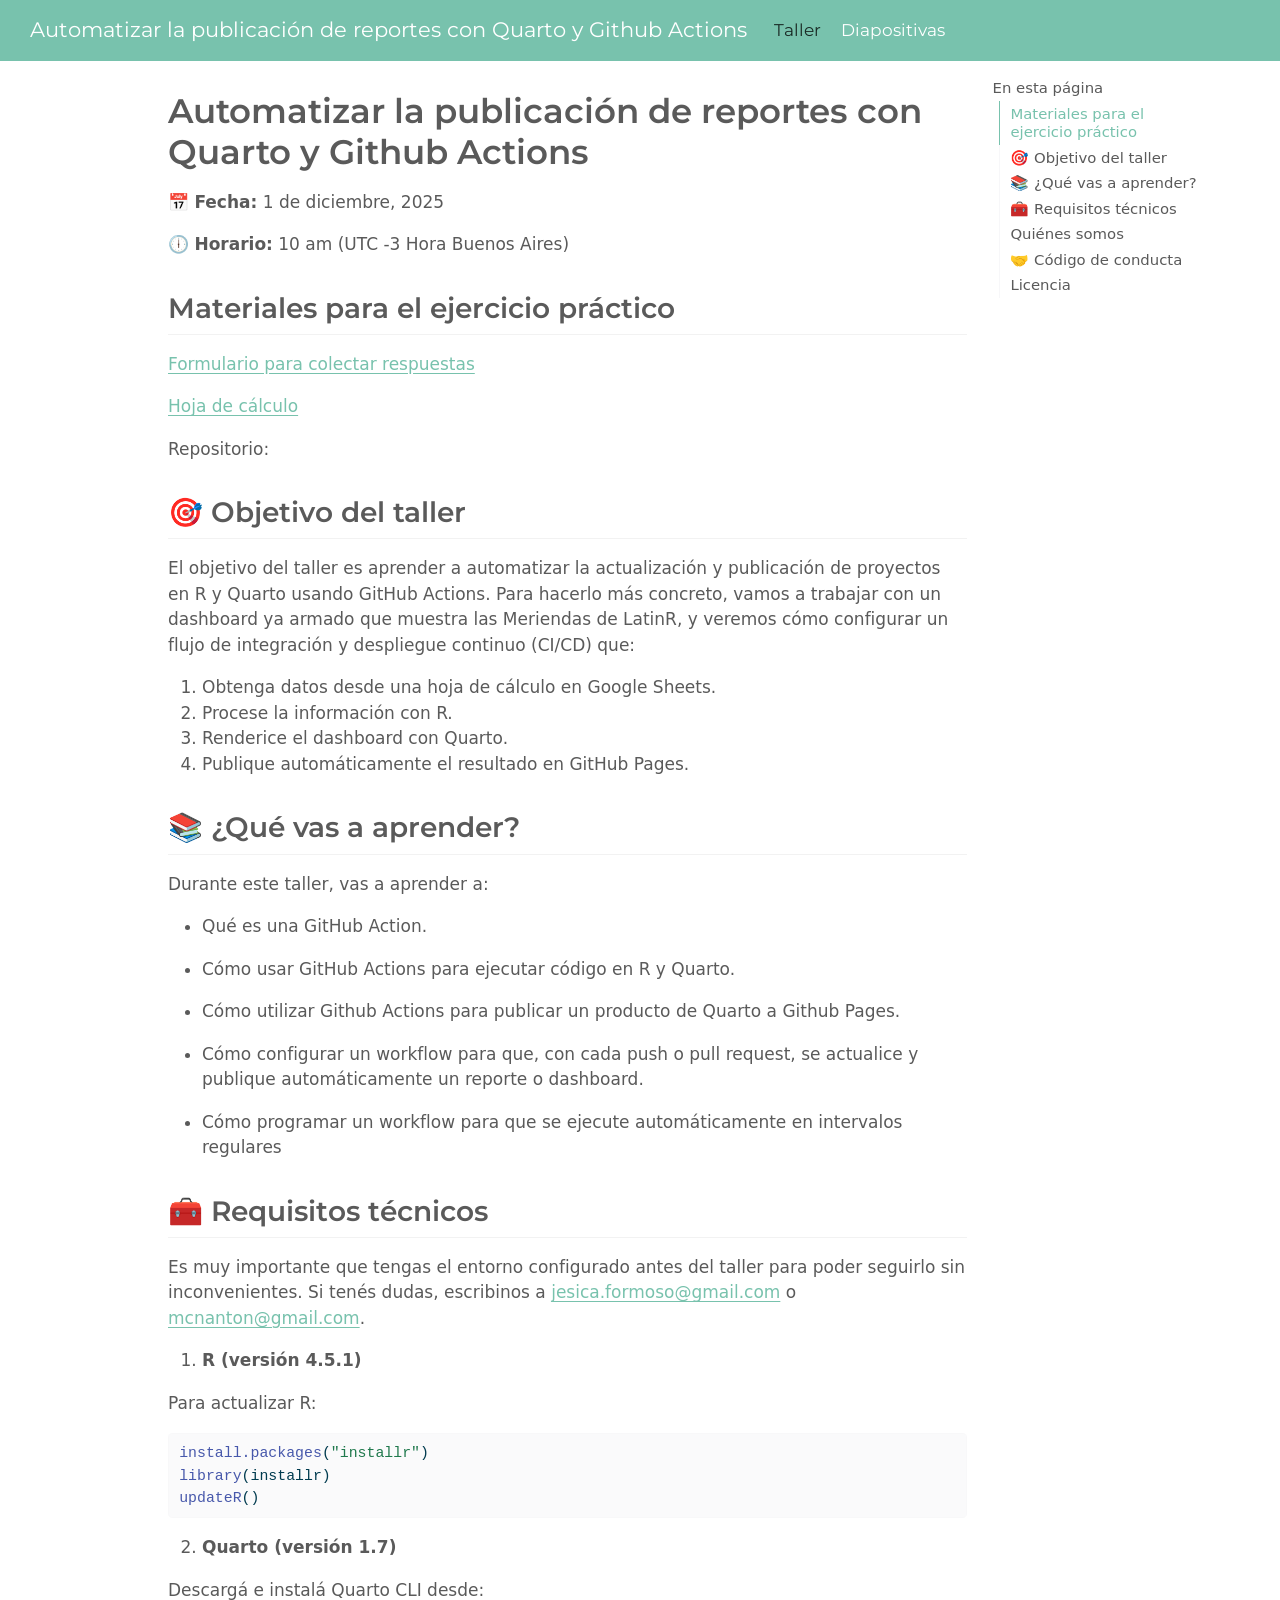
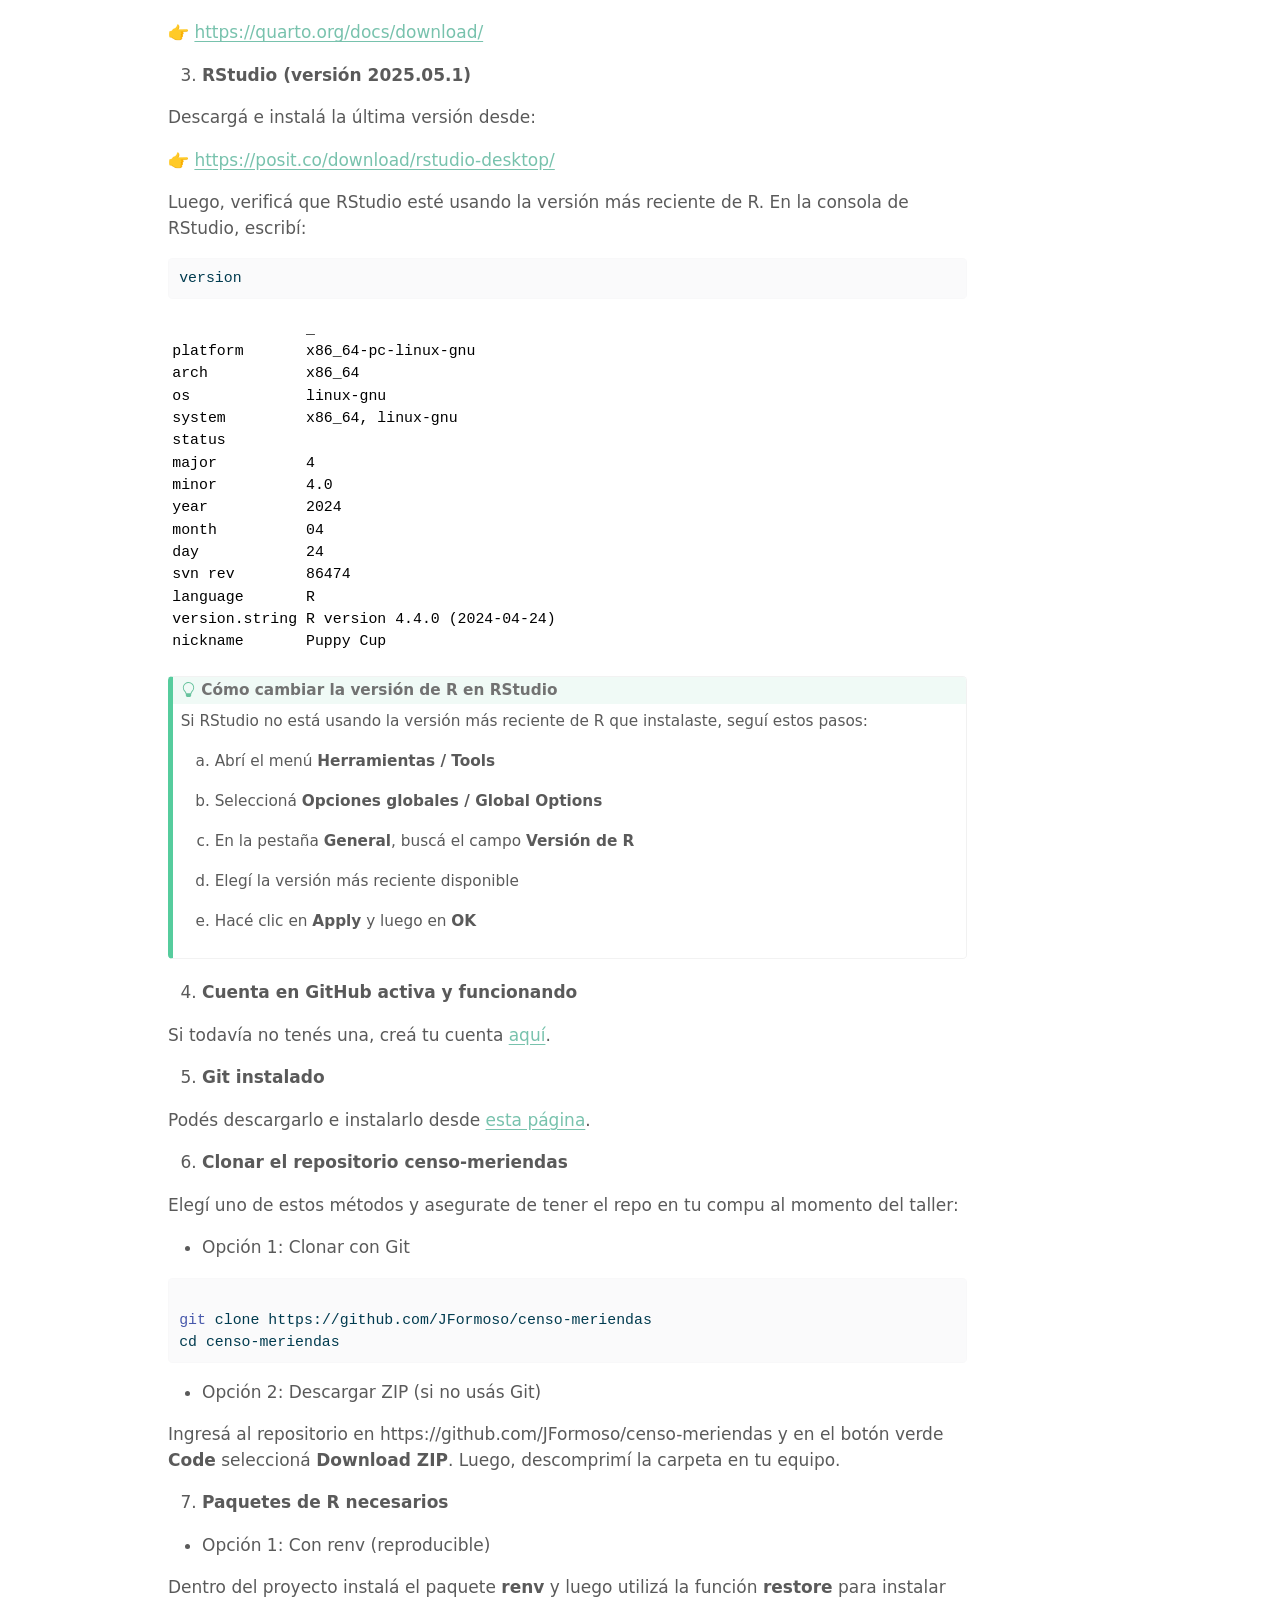
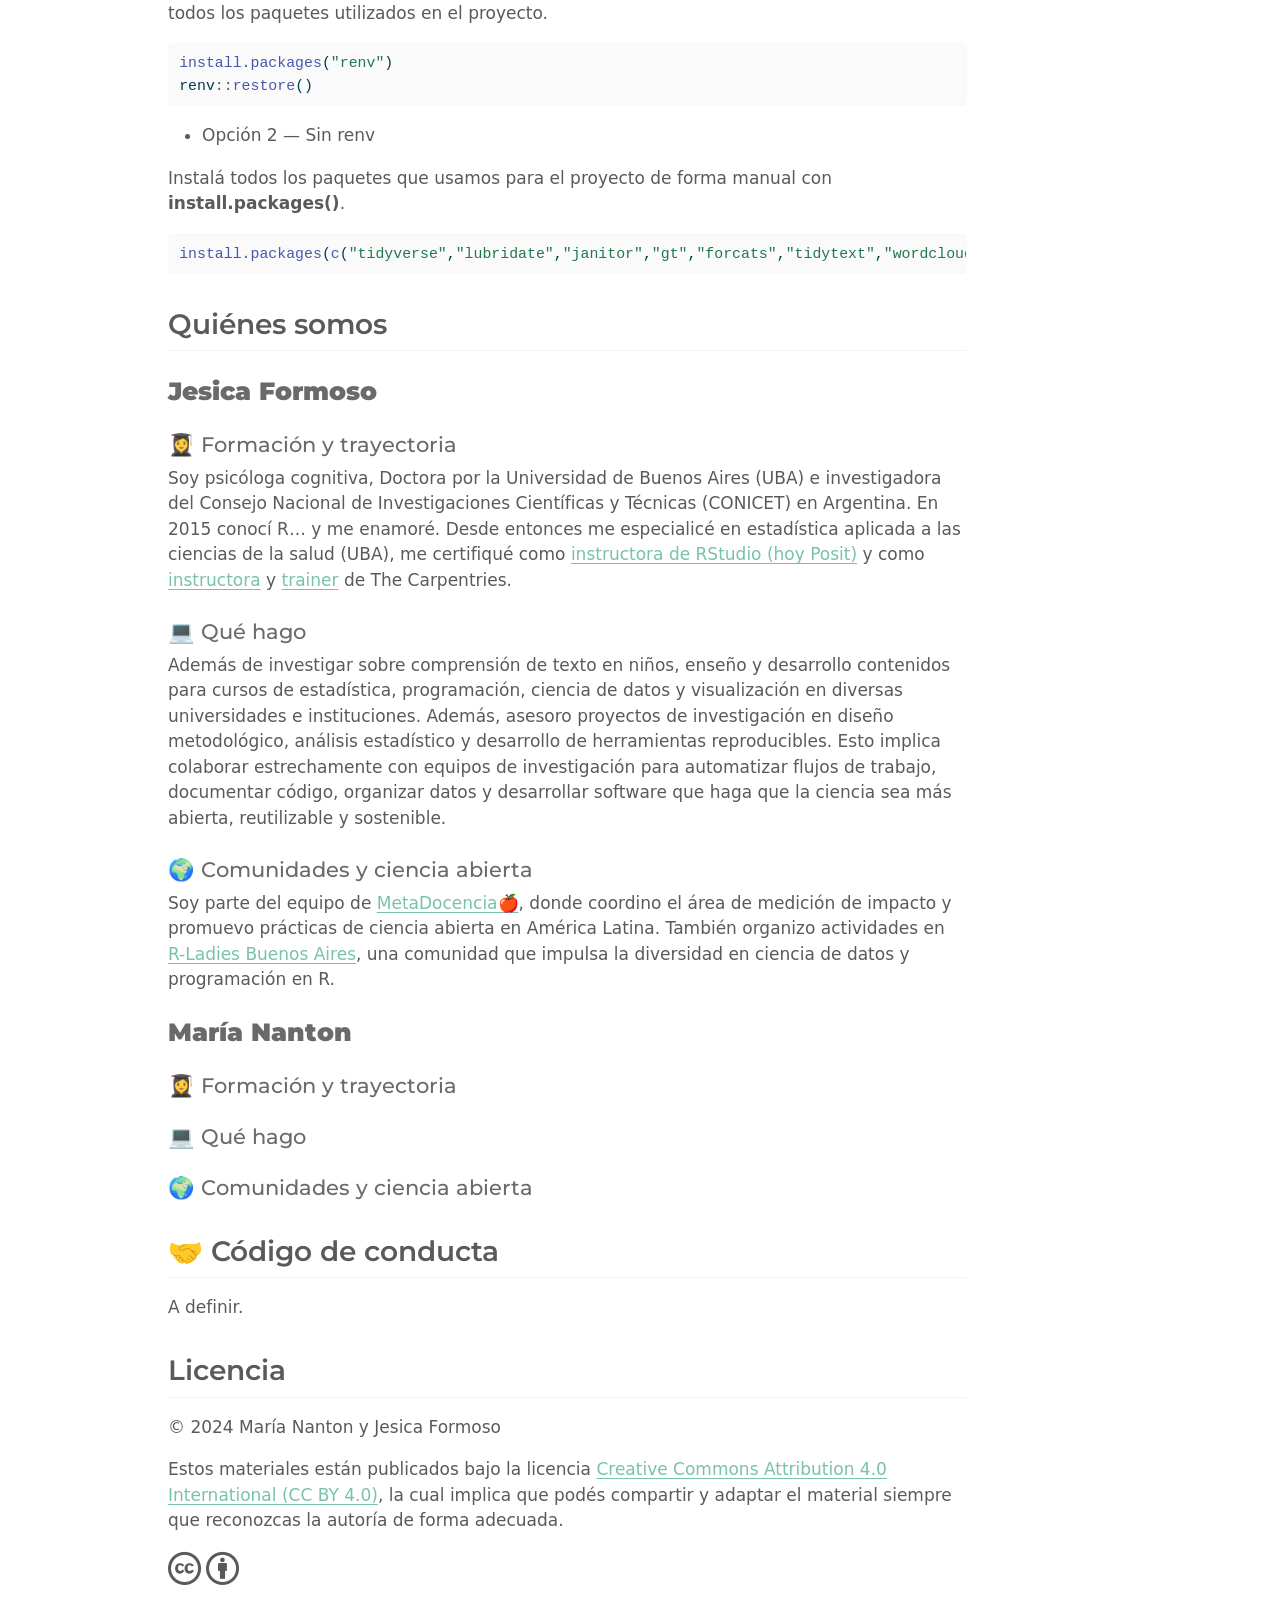
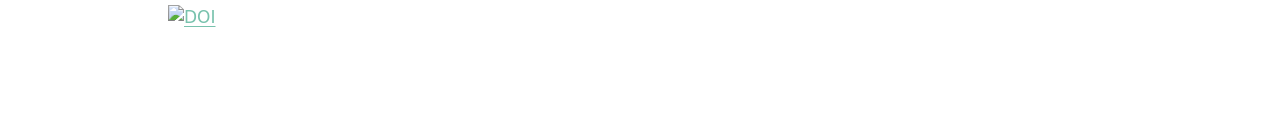
==== commit 707bf5b5: "Built site for gh-pages" ====
--- a/index.html
+++ b/index.html
@@ -151,7 +151,8 @@
     <h2 id="toc-title">En esta página</h2>
    
   <ul>
-  <li><a href="#objetivo-del-taller" id="toc-objetivo-del-taller" class="nav-link active" data-scroll-target="#objetivo-del-taller">🎯 Objetivo del taller</a></li>
+  <li><a href="#materiales-para-el-ejercicio-práctico" id="toc-materiales-para-el-ejercicio-práctico" class="nav-link active" data-scroll-target="#materiales-para-el-ejercicio-práctico">Materiales para el ejercicio práctico</a></li>
+  <li><a href="#objetivo-del-taller" id="toc-objetivo-del-taller" class="nav-link" data-scroll-target="#objetivo-del-taller">🎯 Objetivo del taller</a></li>
   <li><a href="#qué-vas-a-aprender" id="toc-qué-vas-a-aprender" class="nav-link" data-scroll-target="#qué-vas-a-aprender">📚 ¿Qué vas a aprender?</a></li>
   <li><a href="#requisitos-técnicos" id="toc-requisitos-técnicos" class="nav-link" data-scroll-target="#requisitos-técnicos">🧰 Requisitos técnicos</a></li>
   <li><a href="#quiénes-somos" id="toc-quiénes-somos" class="nav-link" data-scroll-target="#quiénes-somos">Quiénes somos</a>
@@ -186,8 +187,14 @@
 </header>
 
 
-<p>📅 <strong>Fecha:</strong> A definir</p>
-<p>🕕 <strong>Horario:</strong> A definir</p>
+<p>📅 <strong>Fecha:</strong> 1 de diciembre, 2025</p>
+<p>🕕 <strong>Horario:</strong> 10 am (UTC -3 Hora Buenos Aires)</p>
+<section id="materiales-para-el-ejercicio-práctico" class="level2">
+<h2 class="anchored" data-anchor-id="materiales-para-el-ejercicio-práctico">Materiales para el ejercicio práctico</h2>
+<p><a href="https://forms.gle/4AGu9StQKVsVvj5x7">Formulario para colectar respuestas</a></p>
+<p><a href="https://docs.google.com/spreadsheets/d/1M4BfvfClvKog7rmbxh6UzzOAf84jPz87Tl-UHM5hvBA/edit?resourcekey=&amp;gid=1072802213#gid=1072802213">Hoja de cálculo</a></p>
+<p>Repositorio:</p>
+</section>
 <section id="objetivo-del-taller" class="level2">
 <h2 class="anchored" data-anchor-id="objetivo-del-taller">🎯 Objetivo del taller</h2>
 <p>El objetivo del taller es aprender a automatizar la actualización y publicación de proyectos en R y Quarto usando GitHub Actions. Para hacerlo más concreto, vamos a trabajar con un dashboard ya armado que muestra las Meriendas de LatinR, y veremos cómo configurar un flujo de integración y despliegue continuo (CI/CD) que:</p>
@@ -227,7 +234,7 @@
 <p>Descargá e instalá Quarto CLI desde:</p>
 <p>👉 <a href="https://quarto.org/docs/download/" class="uri">https://quarto.org/docs/download/</a></p>
 <ol start="3" type="1">
-<li><strong>RStudio (versión 2025.05.1)</strong> y <strong>R 4.5.1 o mayor</strong></li>
+<li><strong>RStudio (versión 2025.05.1)</strong></li>
 </ol>
 <p>Descargá e instalá la última versión desde:</p>
 <p>👉 <a href="https://posit.co/download/rstudio-desktop/" class="uri">https://posit.co/download/rstudio-desktop/</a></p>
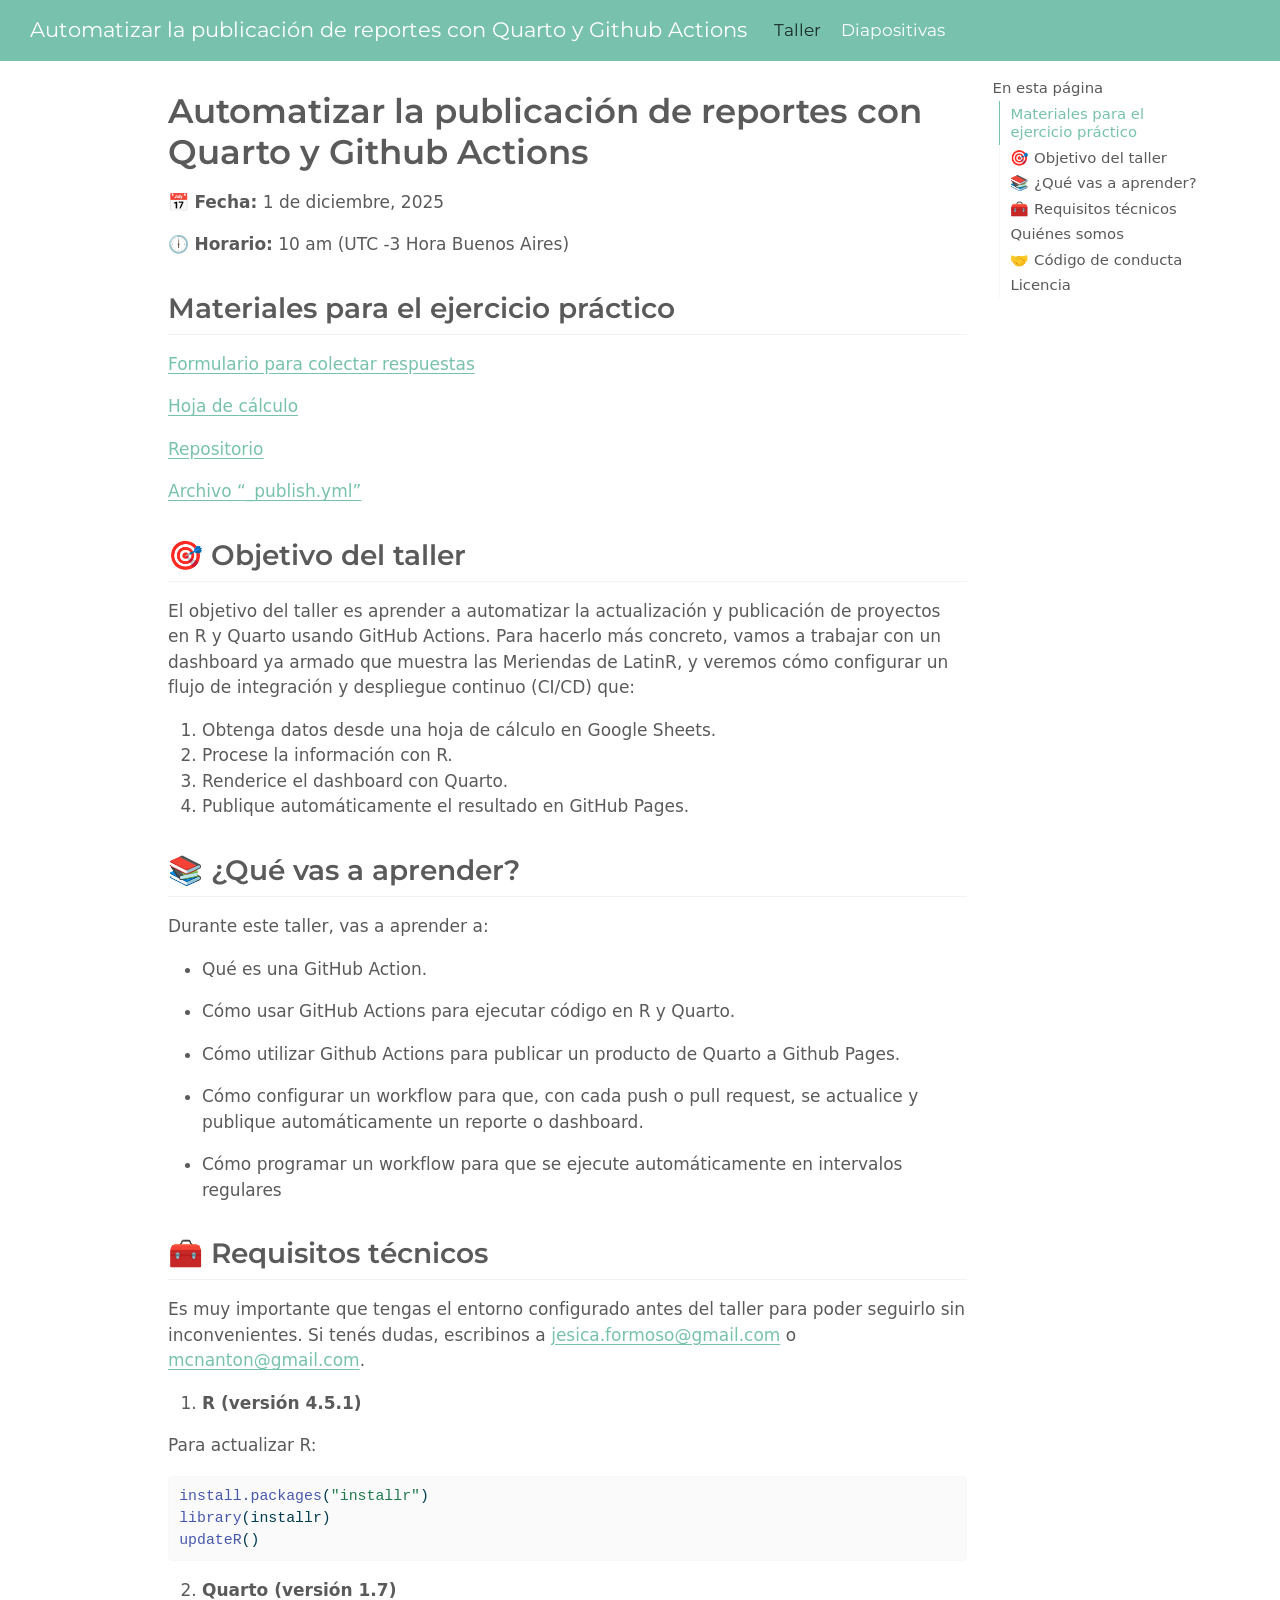
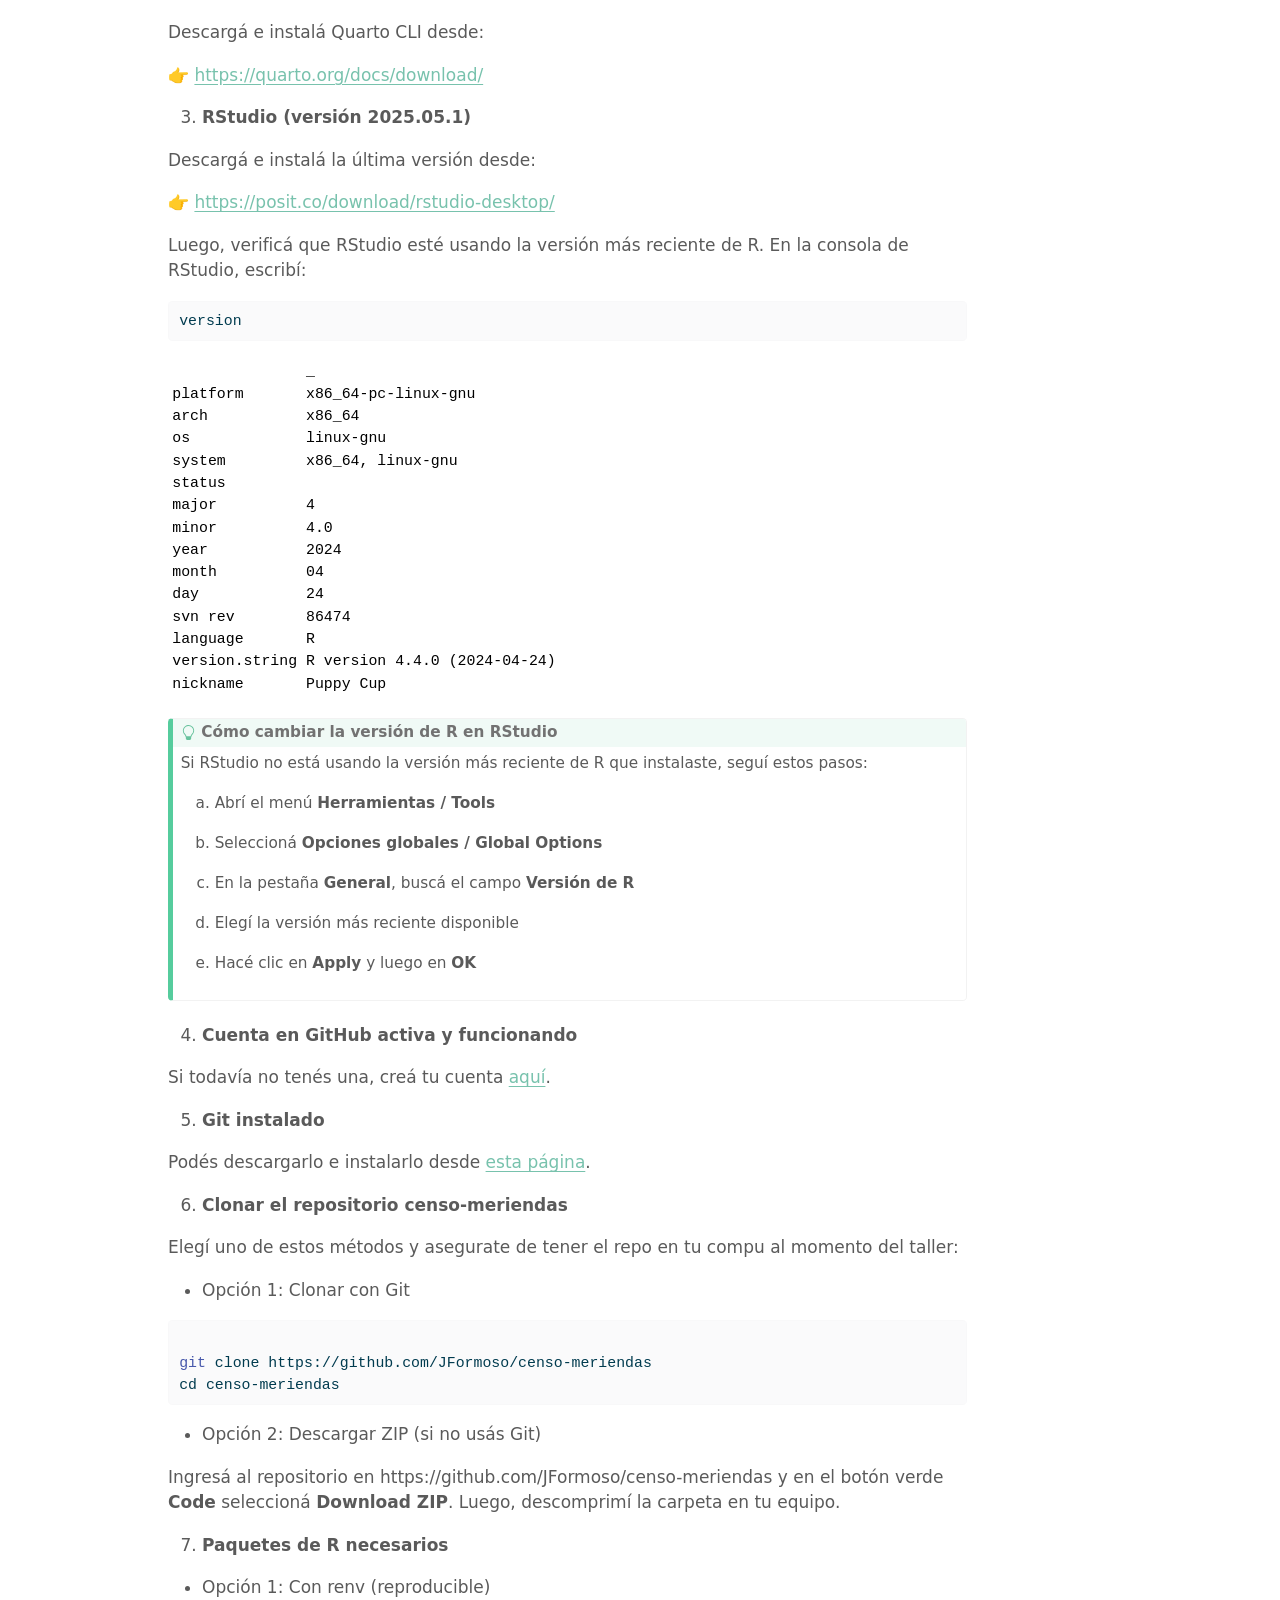
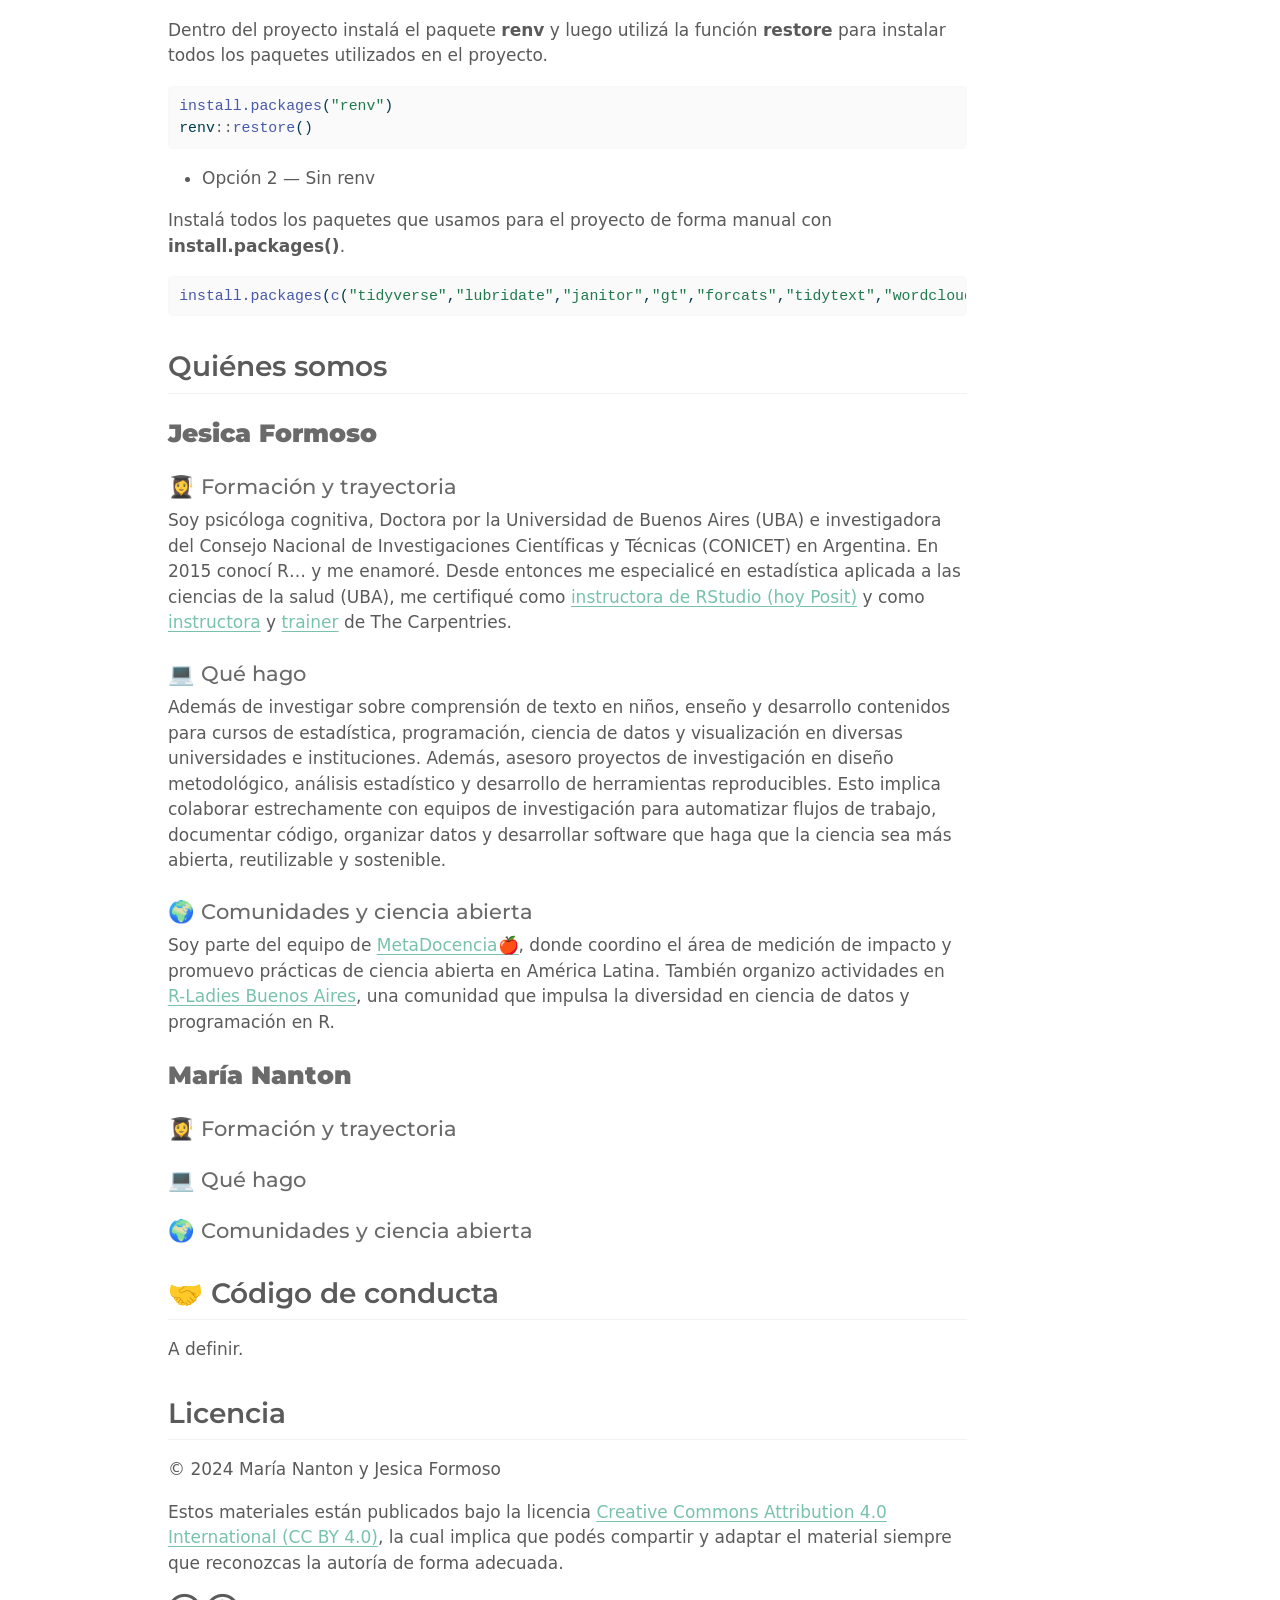
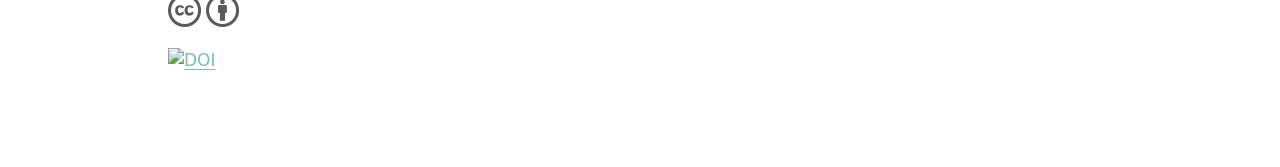
==== commit 567680c9: "Built site for gh-pages" ====
--- a/index.html
+++ b/index.html
@@ -193,7 +193,8 @@
 <h2 class="anchored" data-anchor-id="materiales-para-el-ejercicio-práctico">Materiales para el ejercicio práctico</h2>
 <p><a href="https://forms.gle/4AGu9StQKVsVvj5x7">Formulario para colectar respuestas</a></p>
 <p><a href="https://docs.google.com/spreadsheets/d/1M4BfvfClvKog7rmbxh6UzzOAf84jPz87Tl-UHM5hvBA/edit?resourcekey=&amp;gid=1072802213#gid=1072802213">Hoja de cálculo</a></p>
-<p>Repositorio:</p>
+<p><a href="https://github.com/JFormoso/censo-meriendas">Repositorio</a></p>
+<p><a href="https://github.com/JFormoso/quarto-GHA/blob/main/ejemplo.yml">Archivo “_publish.yml”</a></p>
 </section>
 <section id="objetivo-del-taller" class="level2">
 <h2 class="anchored" data-anchor-id="objetivo-del-taller">🎯 Objetivo del taller</h2>
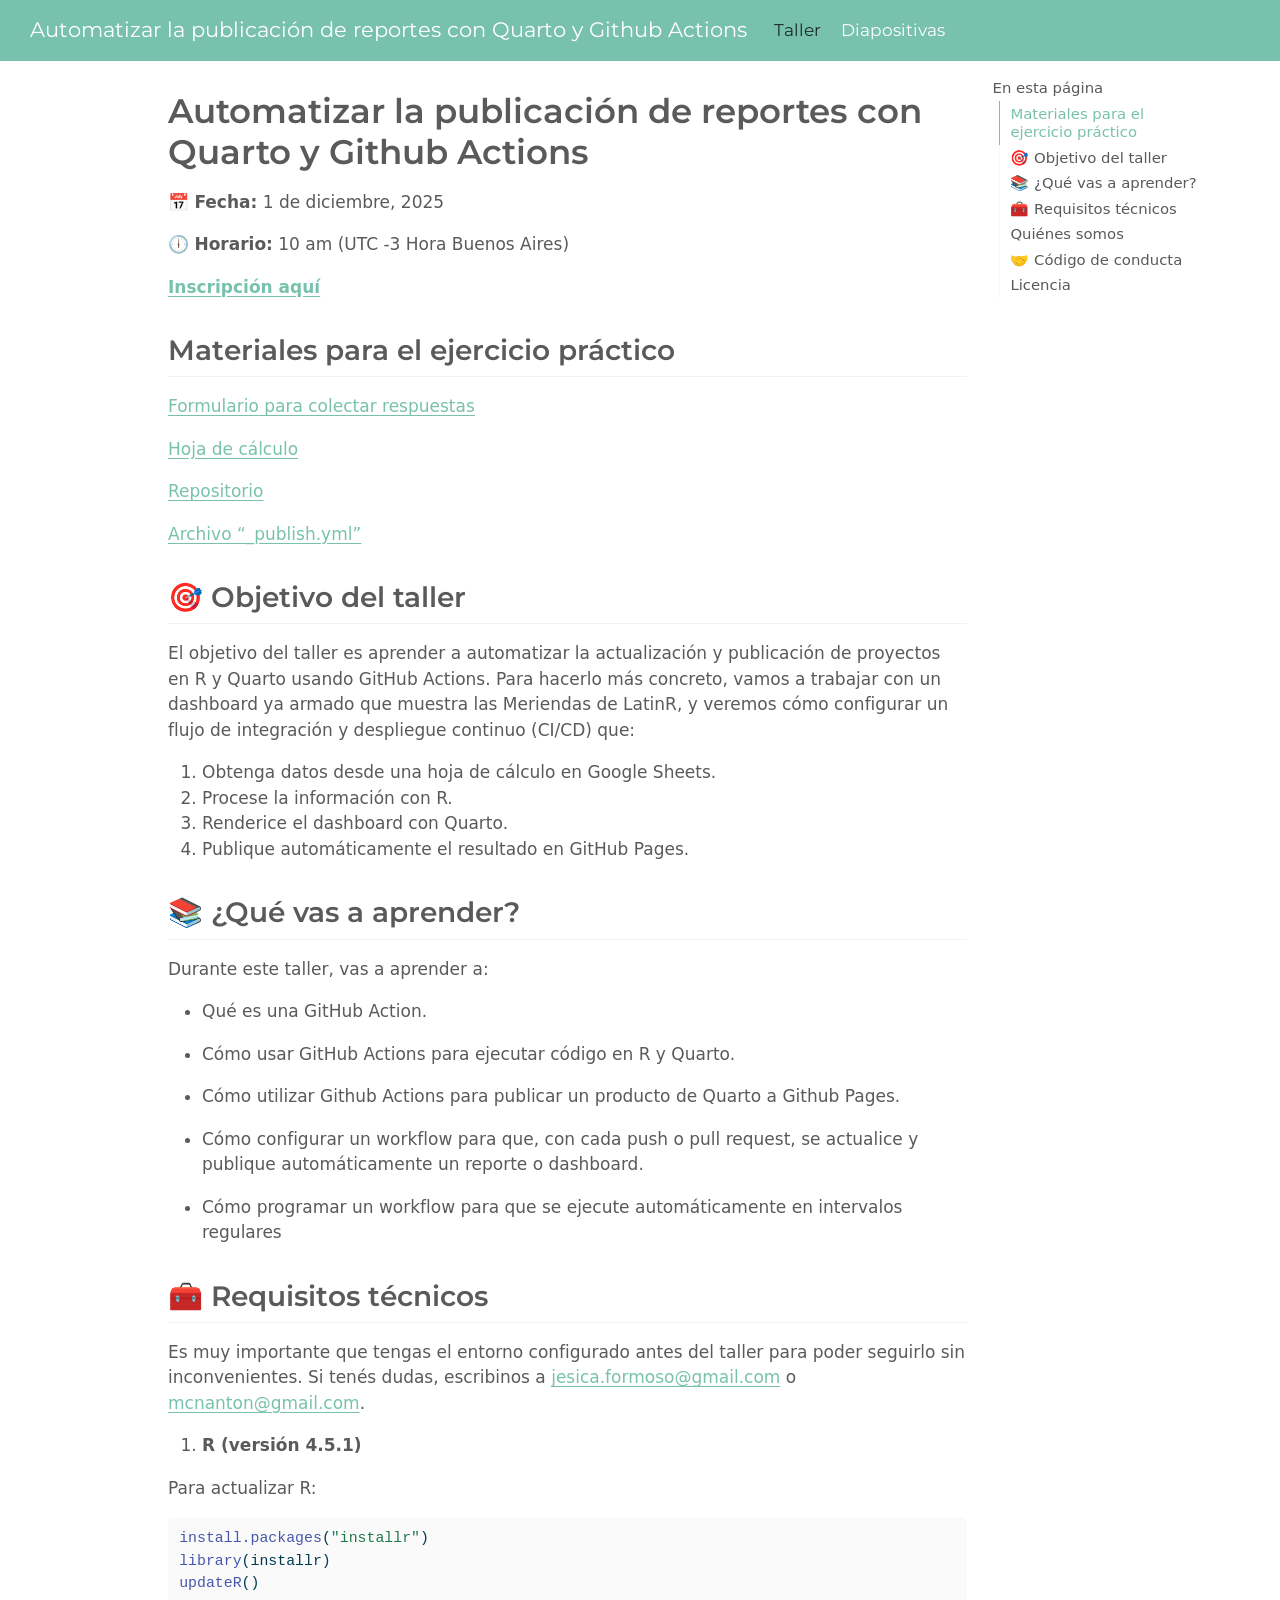
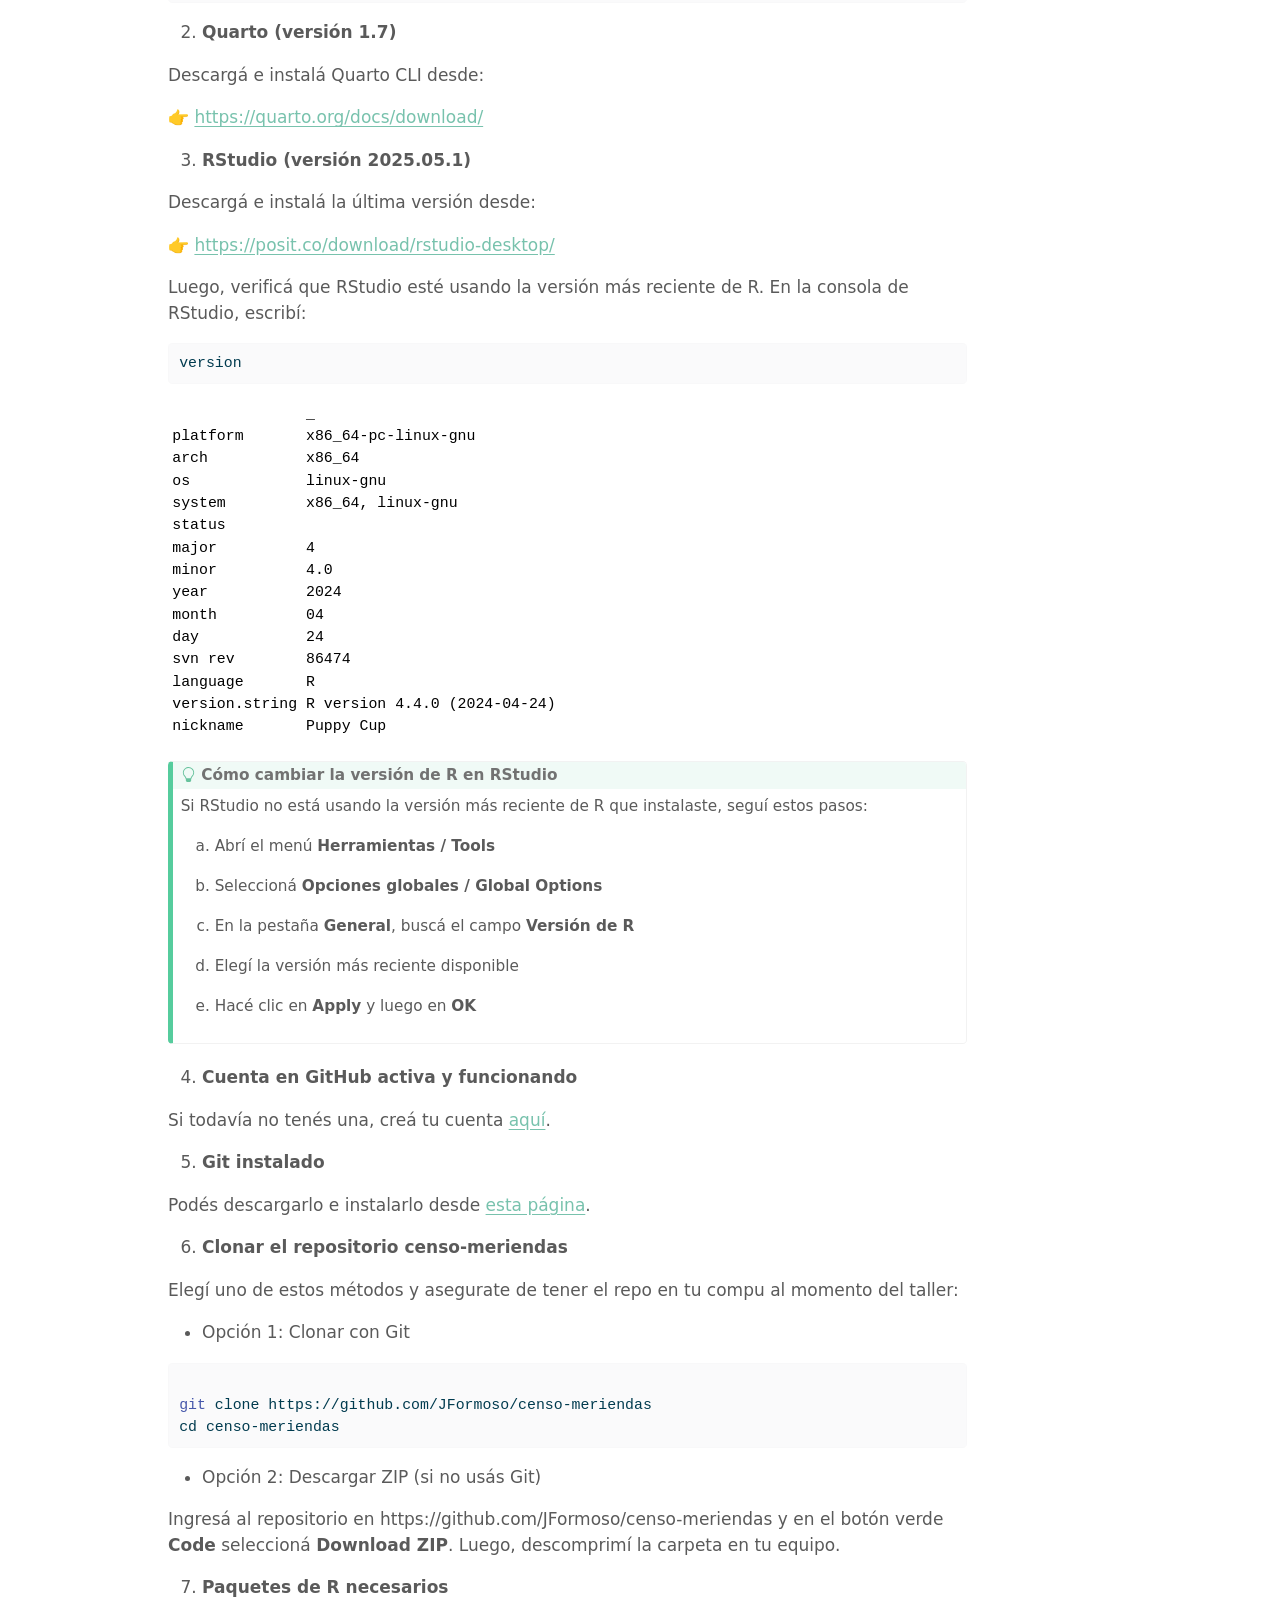
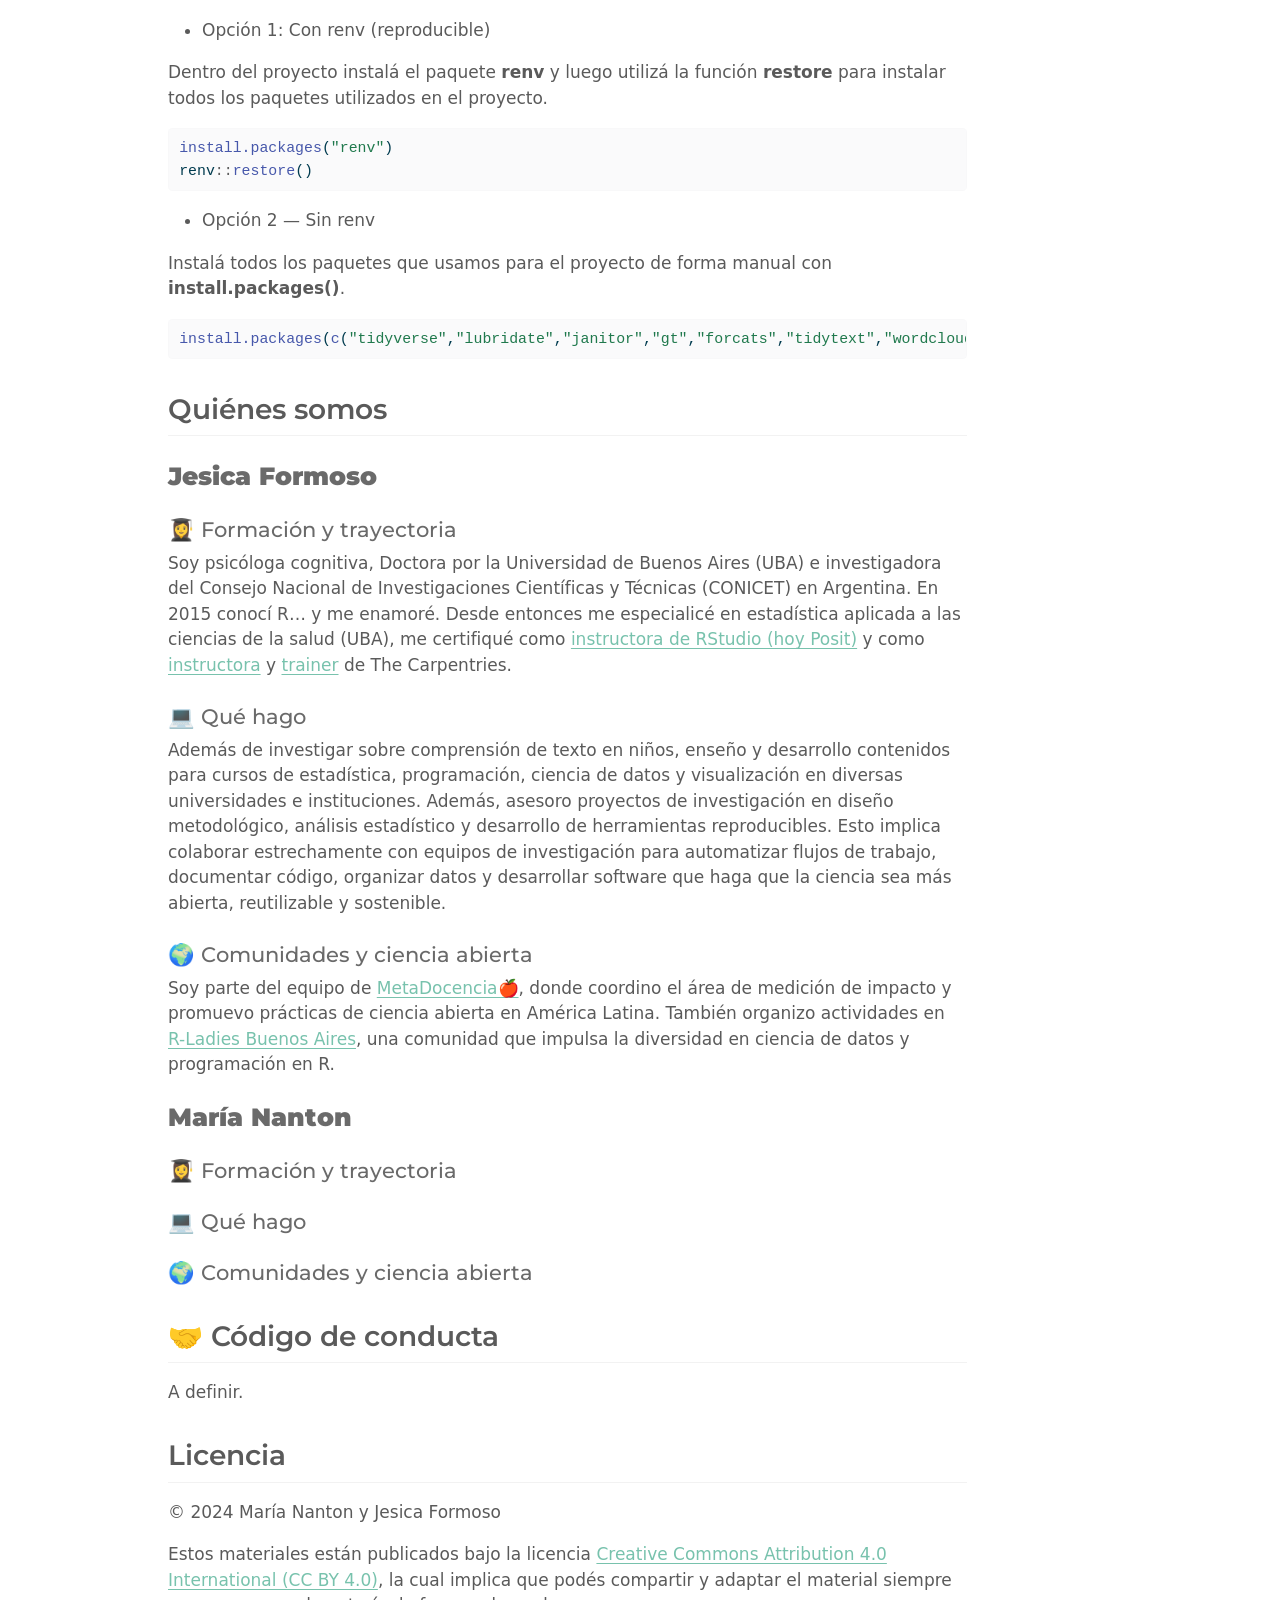
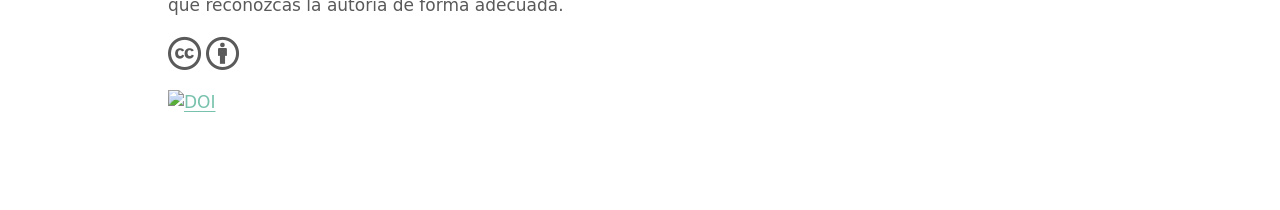
==== commit bca8ad7c: "Built site for gh-pages" ====
--- a/index.html
+++ b/index.html
@@ -189,6 +189,7 @@
 
 <p>📅 <strong>Fecha:</strong> 1 de diciembre, 2025</p>
 <p>🕕 <strong>Horario:</strong> 10 am (UTC -3 Hora Buenos Aires)</p>
+<p><a href="https://www.eventbrite.cl/e/automatiza-la-publicacion-de-tus-reportes-con-quarto-y-github-actions-tickets-1967685428084"><strong>Inscripción aquí</strong></a></p>
 <section id="materiales-para-el-ejercicio-práctico" class="level2">
 <h2 class="anchored" data-anchor-id="materiales-para-el-ejercicio-práctico">Materiales para el ejercicio práctico</h2>
 <p><a href="https://forms.gle/4AGu9StQKVsVvj5x7">Formulario para colectar respuestas</a></p>
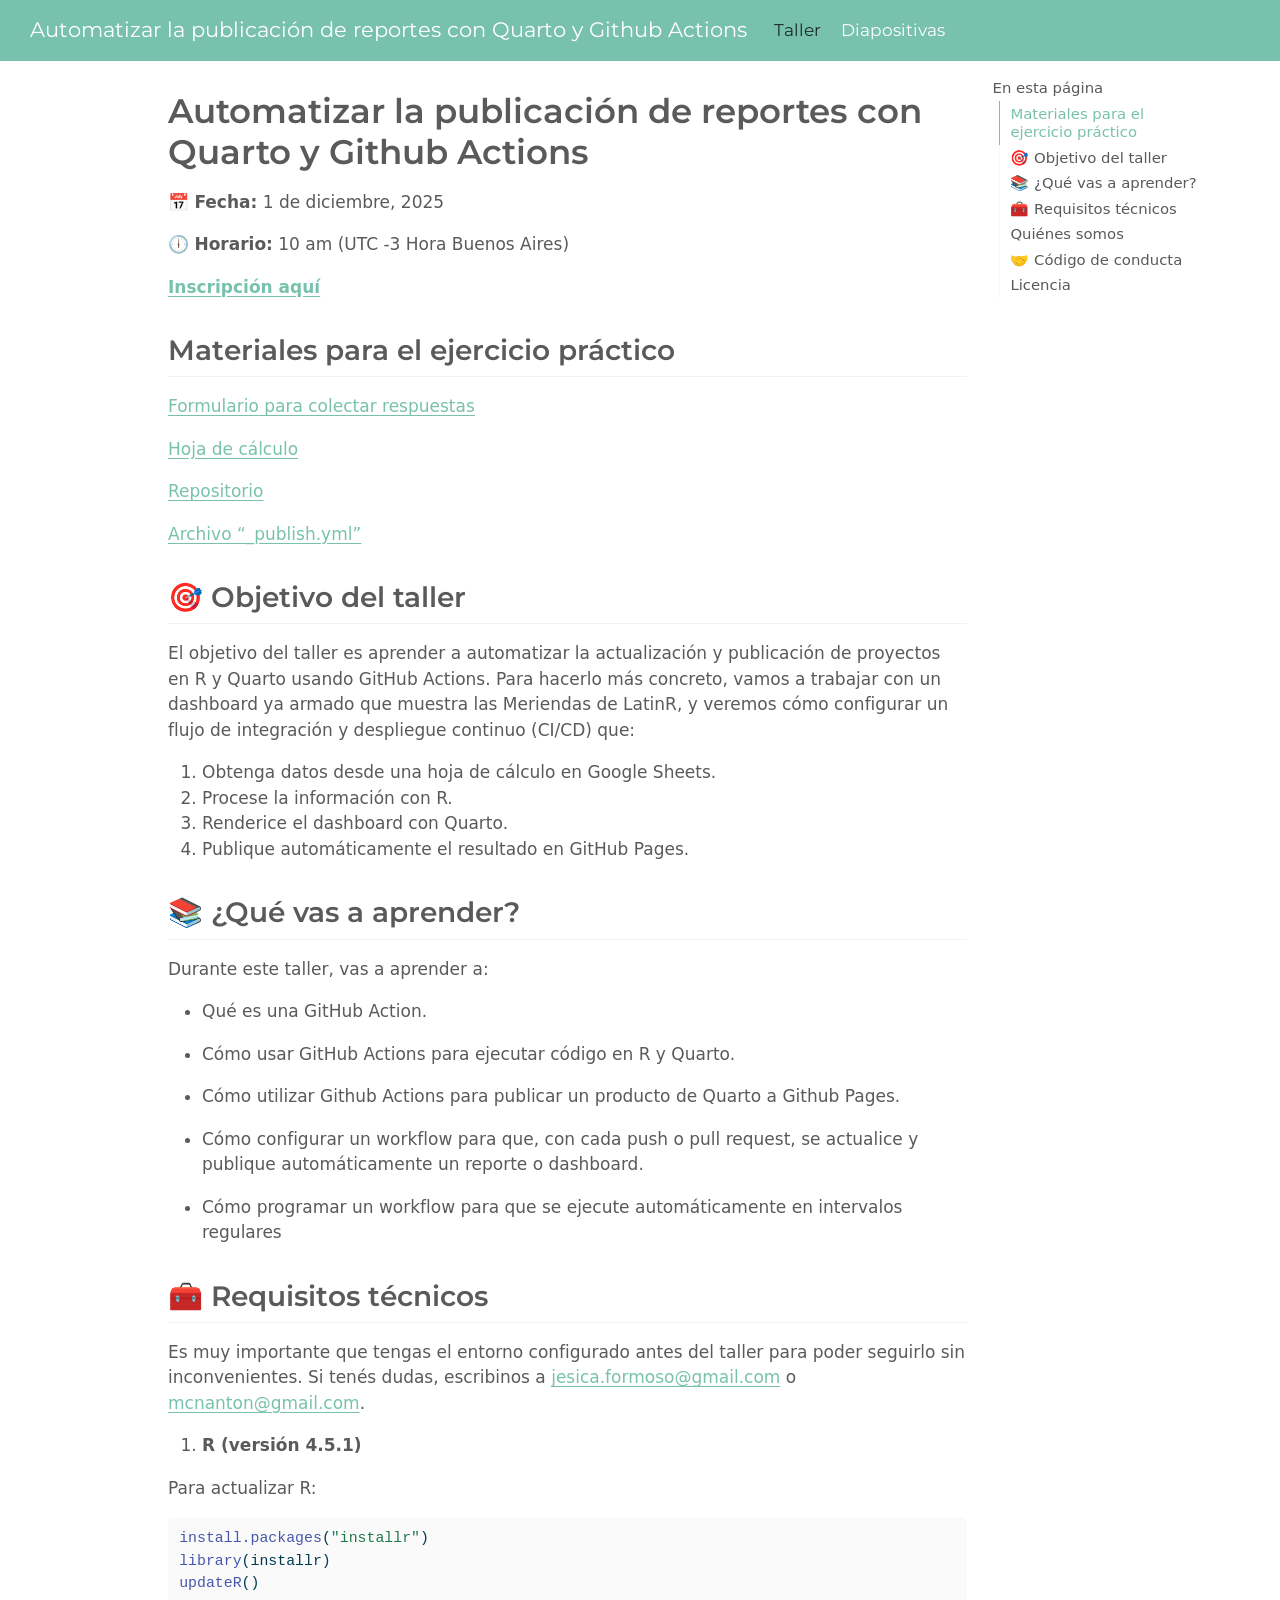
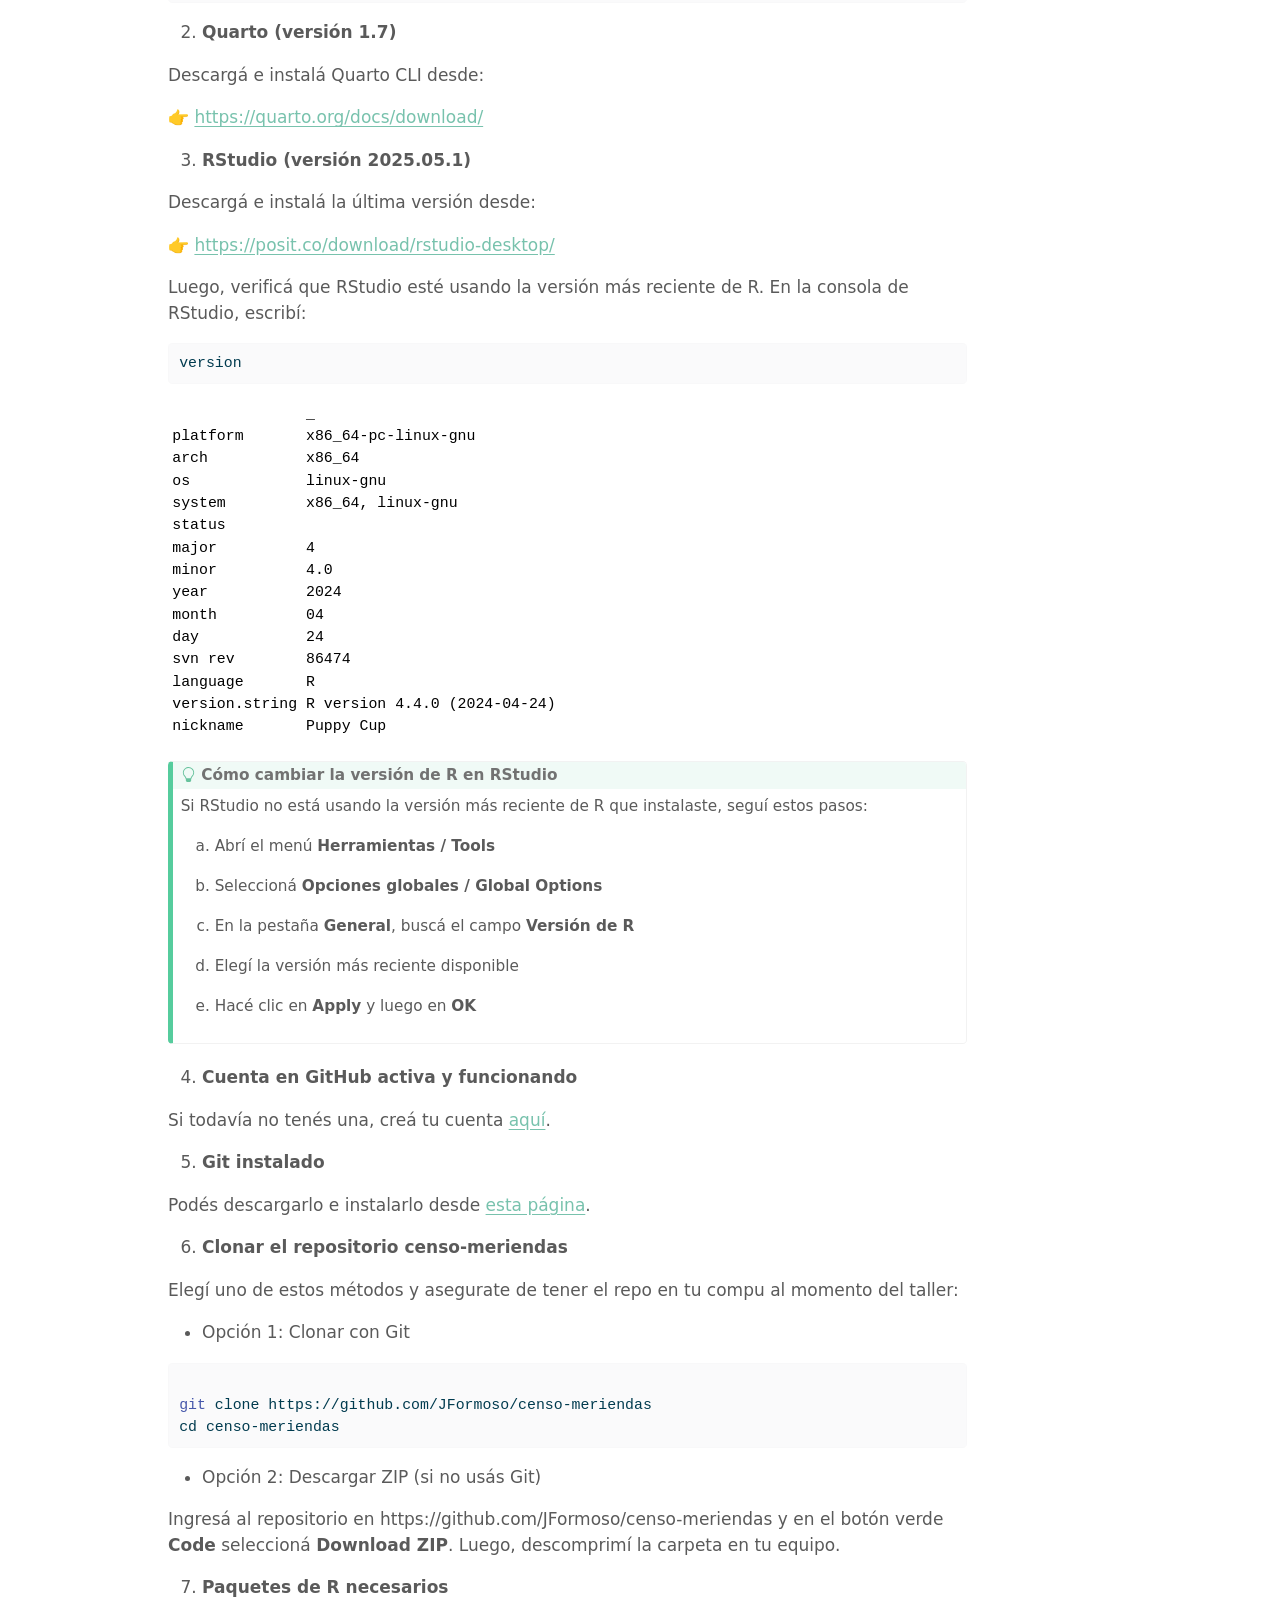
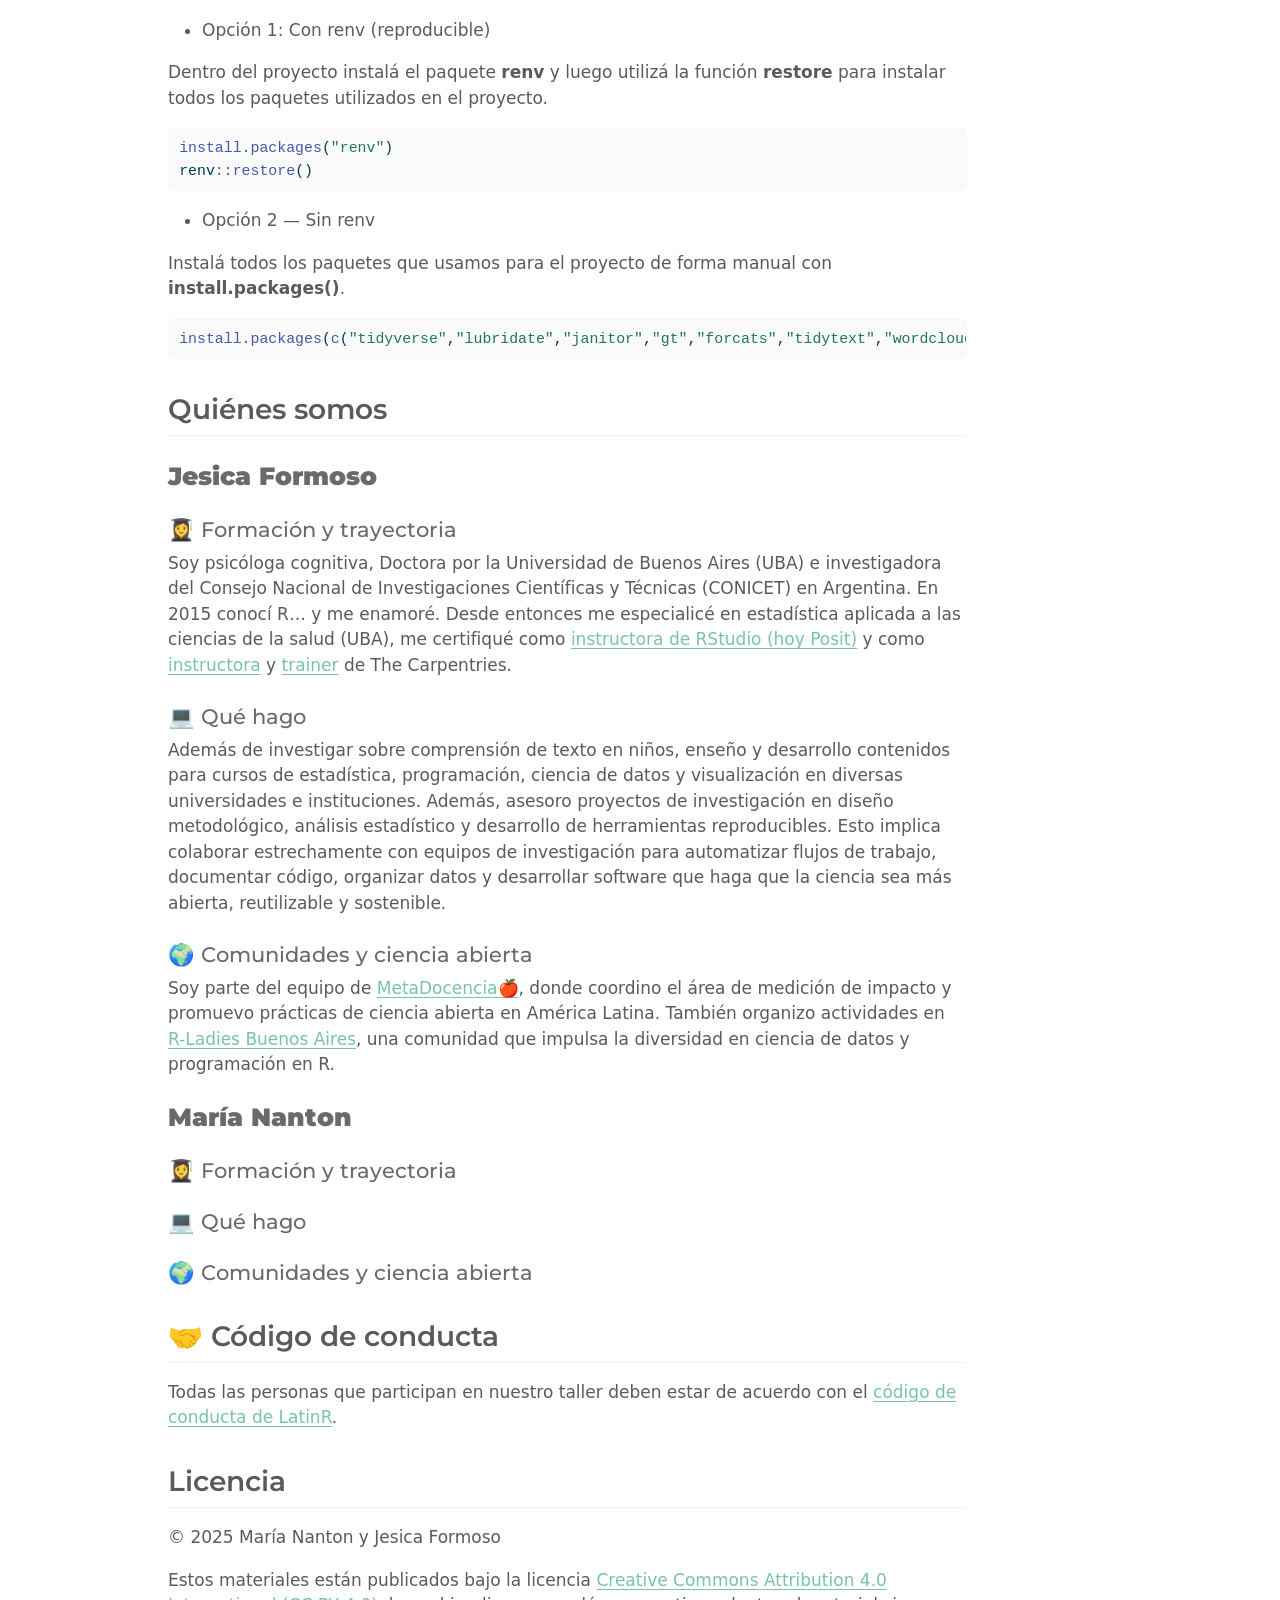
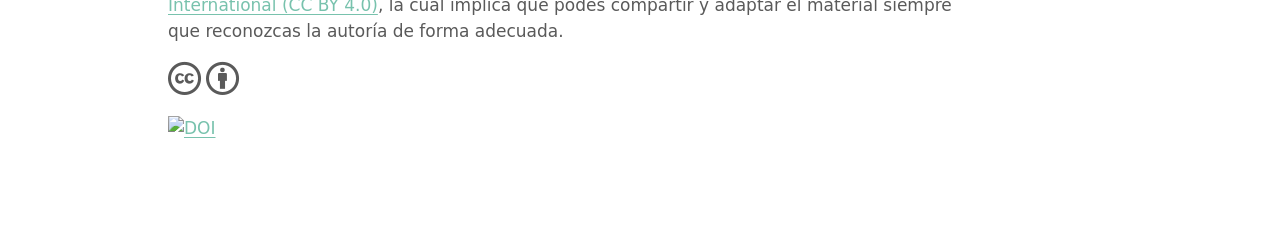
==== commit 35b1cfde: "Built site for gh-pages" ====
--- a/index.html
+++ b/index.html
@@ -132,7 +132,7 @@
 <span class="menu-text">Taller</span></a>
   </li>  
   <li class="nav-item">
-    <a class="nav-link" href="./slides.qmd"> 
+    <a class="nav-link" href="./slides.html"> 
 <span class="menu-text">Diapositivas</span></a>
   </li>  
 </ul>
@@ -354,11 +354,11 @@
 </section>
 <section id="código-de-conducta" class="level2">
 <h2 class="anchored" data-anchor-id="código-de-conducta">🤝 Código de conducta</h2>
-<p>A definir.</p>
+<p>Todas las personas que participan en nuestro taller deben estar de acuerdo con el <a href="https://latinr.org/sobre/coc/">código de conducta de LatinR</a>.</p>
 </section>
 <section id="licencia" class="level2">
 <h2 class="anchored" data-anchor-id="licencia">Licencia</h2>
-<p>© 2024 María Nanton y Jesica Formoso</p>
+<p>© 2025 María Nanton y Jesica Formoso</p>
 <p>Estos materiales están publicados bajo la licencia <a href="http://creativecommons.org/licenses/by/4.0/">Creative Commons Attribution 4.0 International (CC BY 4.0)</a>, la cual implica que podés compartir y adaptar el material siempre que reconozcas la autoría de forma adecuada.</p>
 <p><i class="fa-brands fa-creative-commons fa-2x" aria-label="creative-commons"></i> <i class="fa-brands fa-creative-commons-by fa-2x" aria-label="creative-commons-by"></i></p>
 <p><a href="https://doi.org/10.5281/zenodo.16736735"><img src="https://zenodo.org/badge/DOI/10.5281/zenodo.16736735.svg" alt="DOI"></a></p>
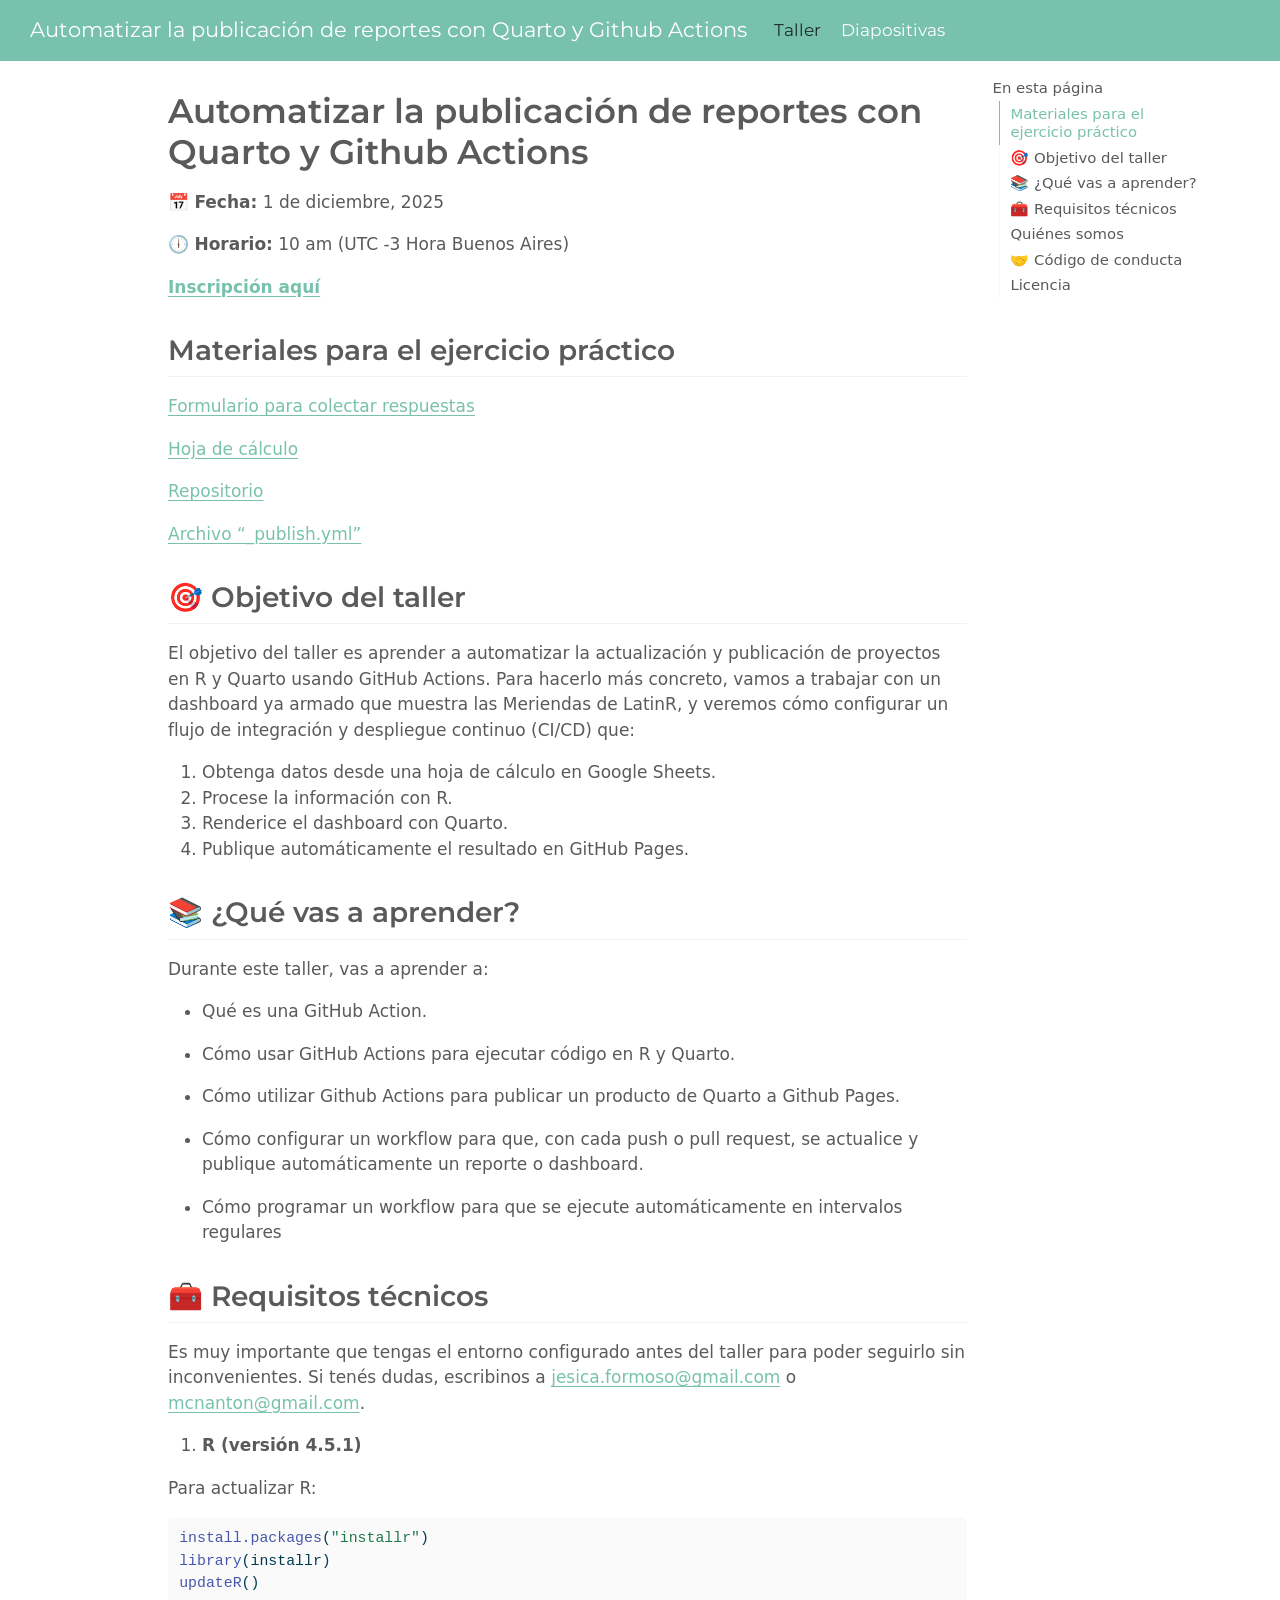
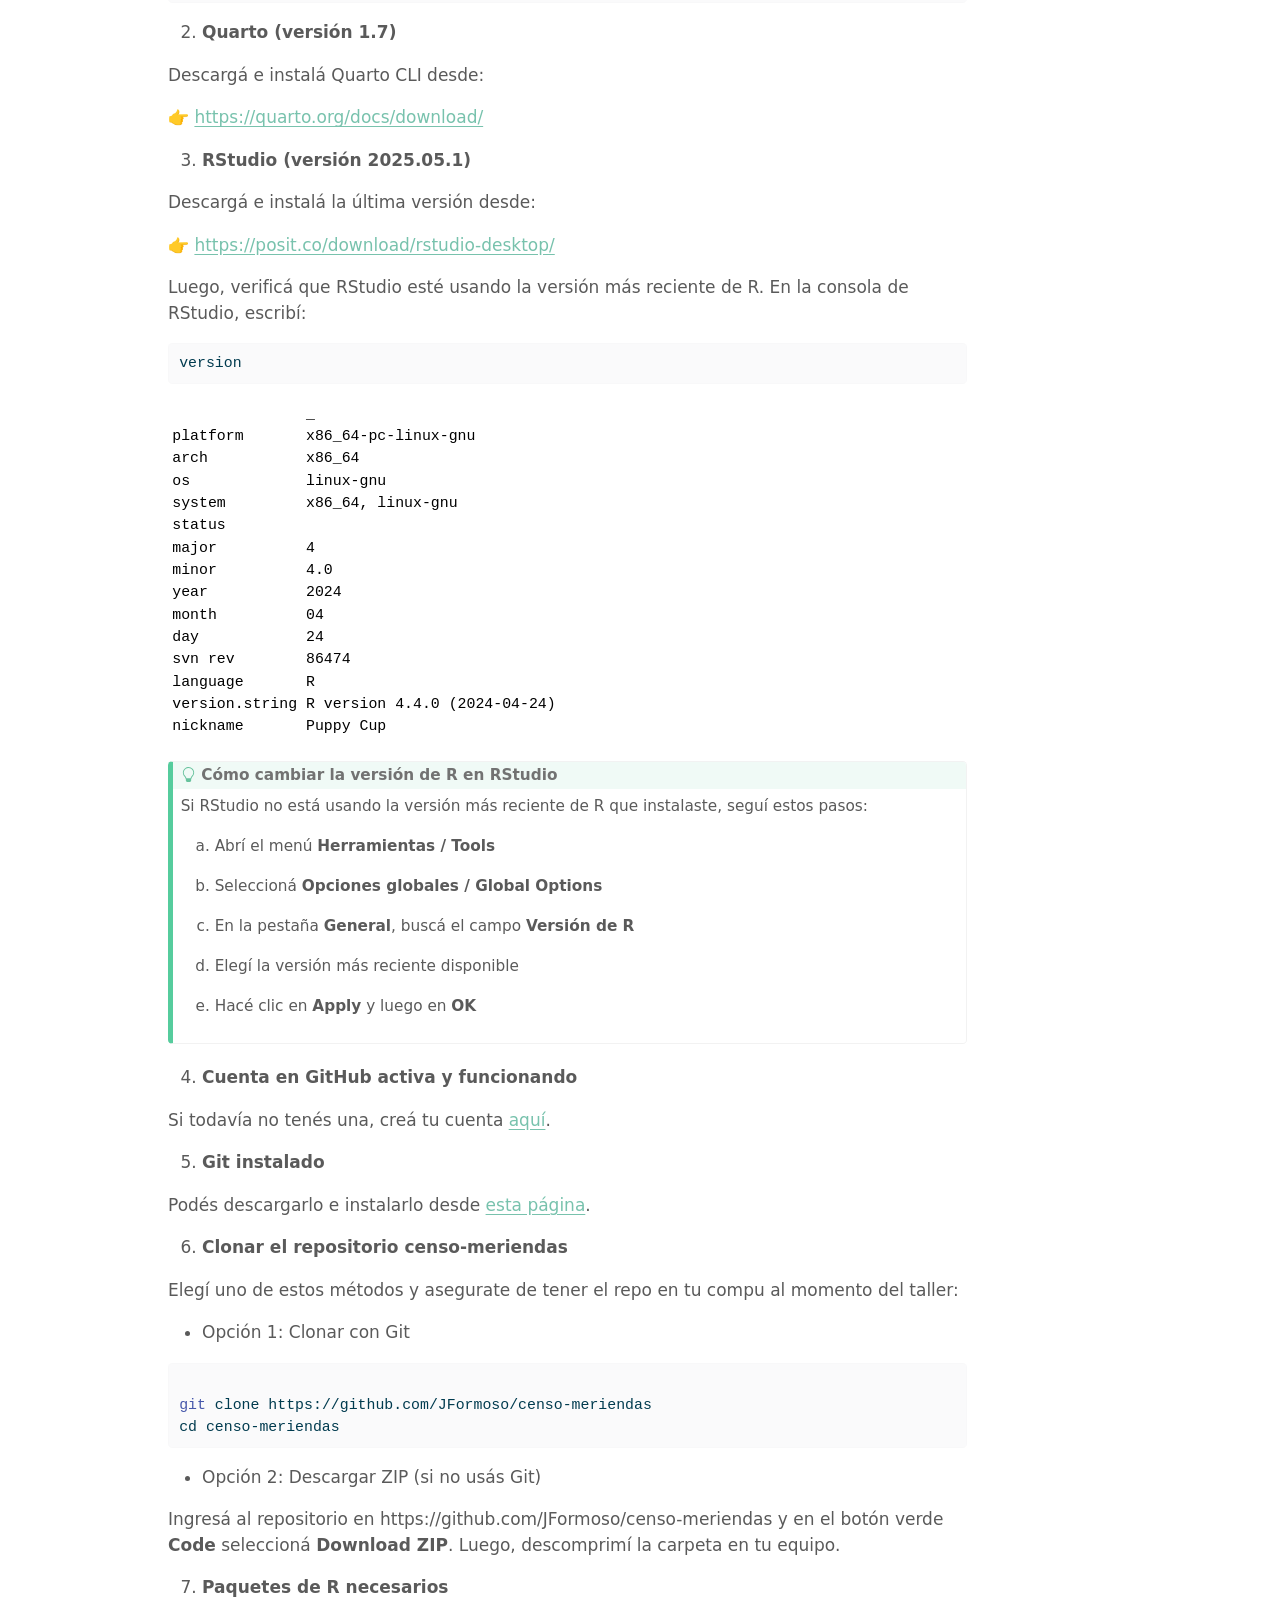
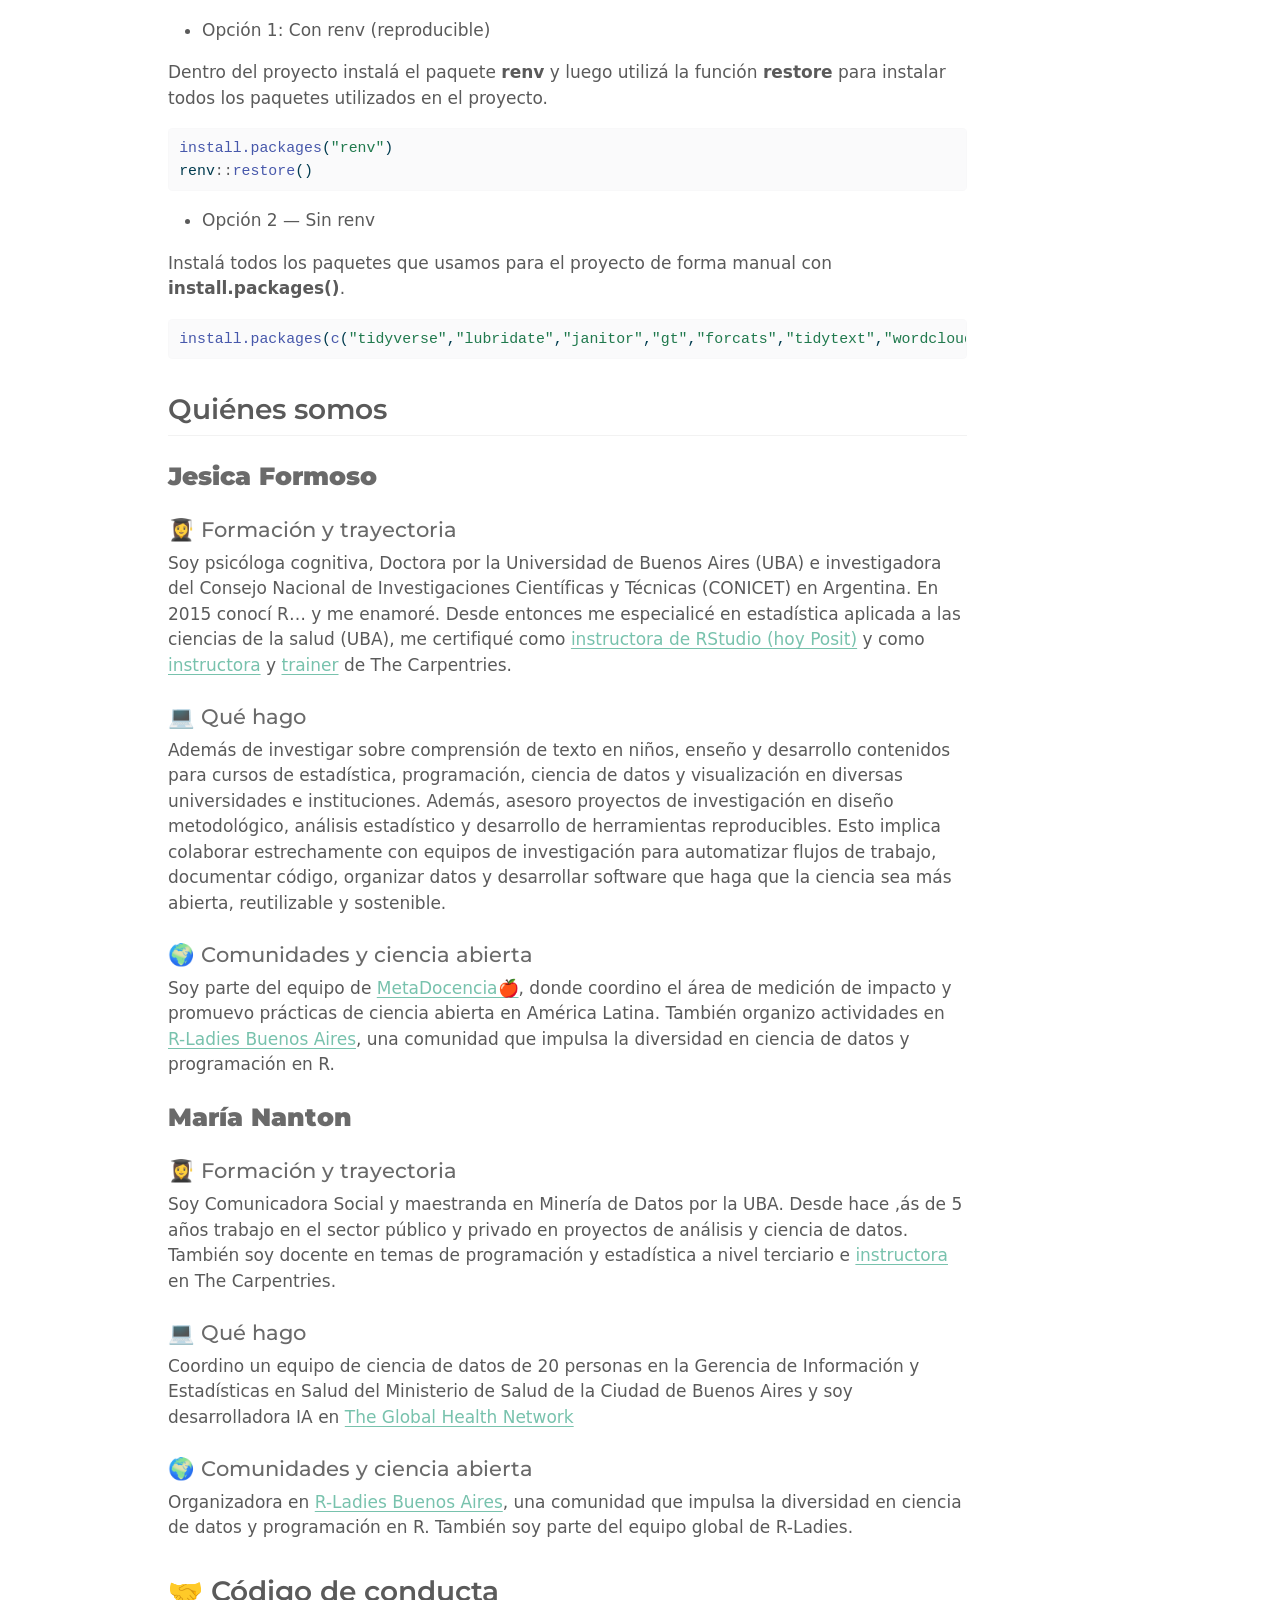
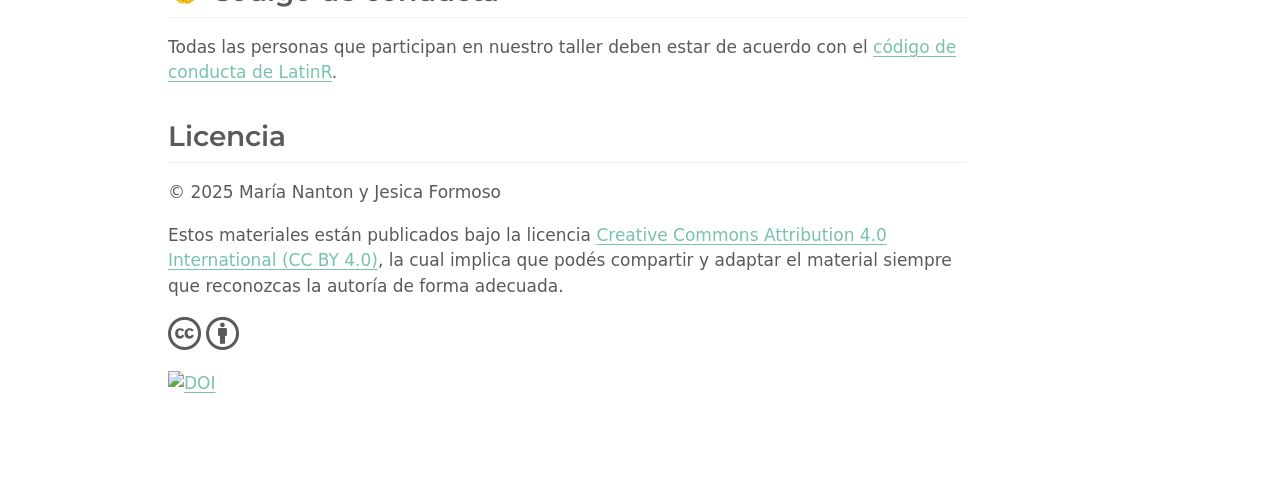
==== commit 864c740c: "Built site for gh-pages" ====
--- a/index.html
+++ b/index.html
@@ -343,12 +343,15 @@
 <h3 class="anchored" data-anchor-id="maría-nanton"><strong>María Nanton</strong></h3>
 <section id="formación-y-trayectoria-1" class="level4">
 <h4 class="anchored" data-anchor-id="formación-y-trayectoria-1">👩‍🎓 Formación y trayectoria</h4>
+<p>Soy Comunicadora Social y maestranda en Minería de Datos por la UBA. Desde hace ,ás de 5 años trabajo en el sector público y privado en proyectos de análisis y ciencia de datos. También soy docente en temas de programación y estadística a nivel terciario e <a href="https://carpentries.org/community/instructors/">instructora</a> en The Carpentries.</p>
 </section>
 <section id="qué-hago-1" class="level4">
 <h4 class="anchored" data-anchor-id="qué-hago-1">💻 Qué hago</h4>
+<p>Coordino un equipo de ciencia de datos de 20 personas en la Gerencia de Información y Estadísticas en Salud del Ministerio de Salud de la Ciudad de Buenos Aires y soy desarrolladora IA en <a href="https://tghn.org/">The Global Health Network</a></p>
 </section>
 <section id="comunidades-y-ciencia-abierta-1" class="level4">
 <h4 class="anchored" data-anchor-id="comunidades-y-ciencia-abierta-1">🌍 Comunidades y ciencia abierta</h4>
+<p>Organizadora en <a href="https://rladiesba.netlify.app/">R-Ladies Buenos Aires</a>, una comunidad que impulsa la diversidad en ciencia de datos y programación en R. También soy parte del equipo global de R-Ladies.</p>
 </section>
 </section>
 </section>
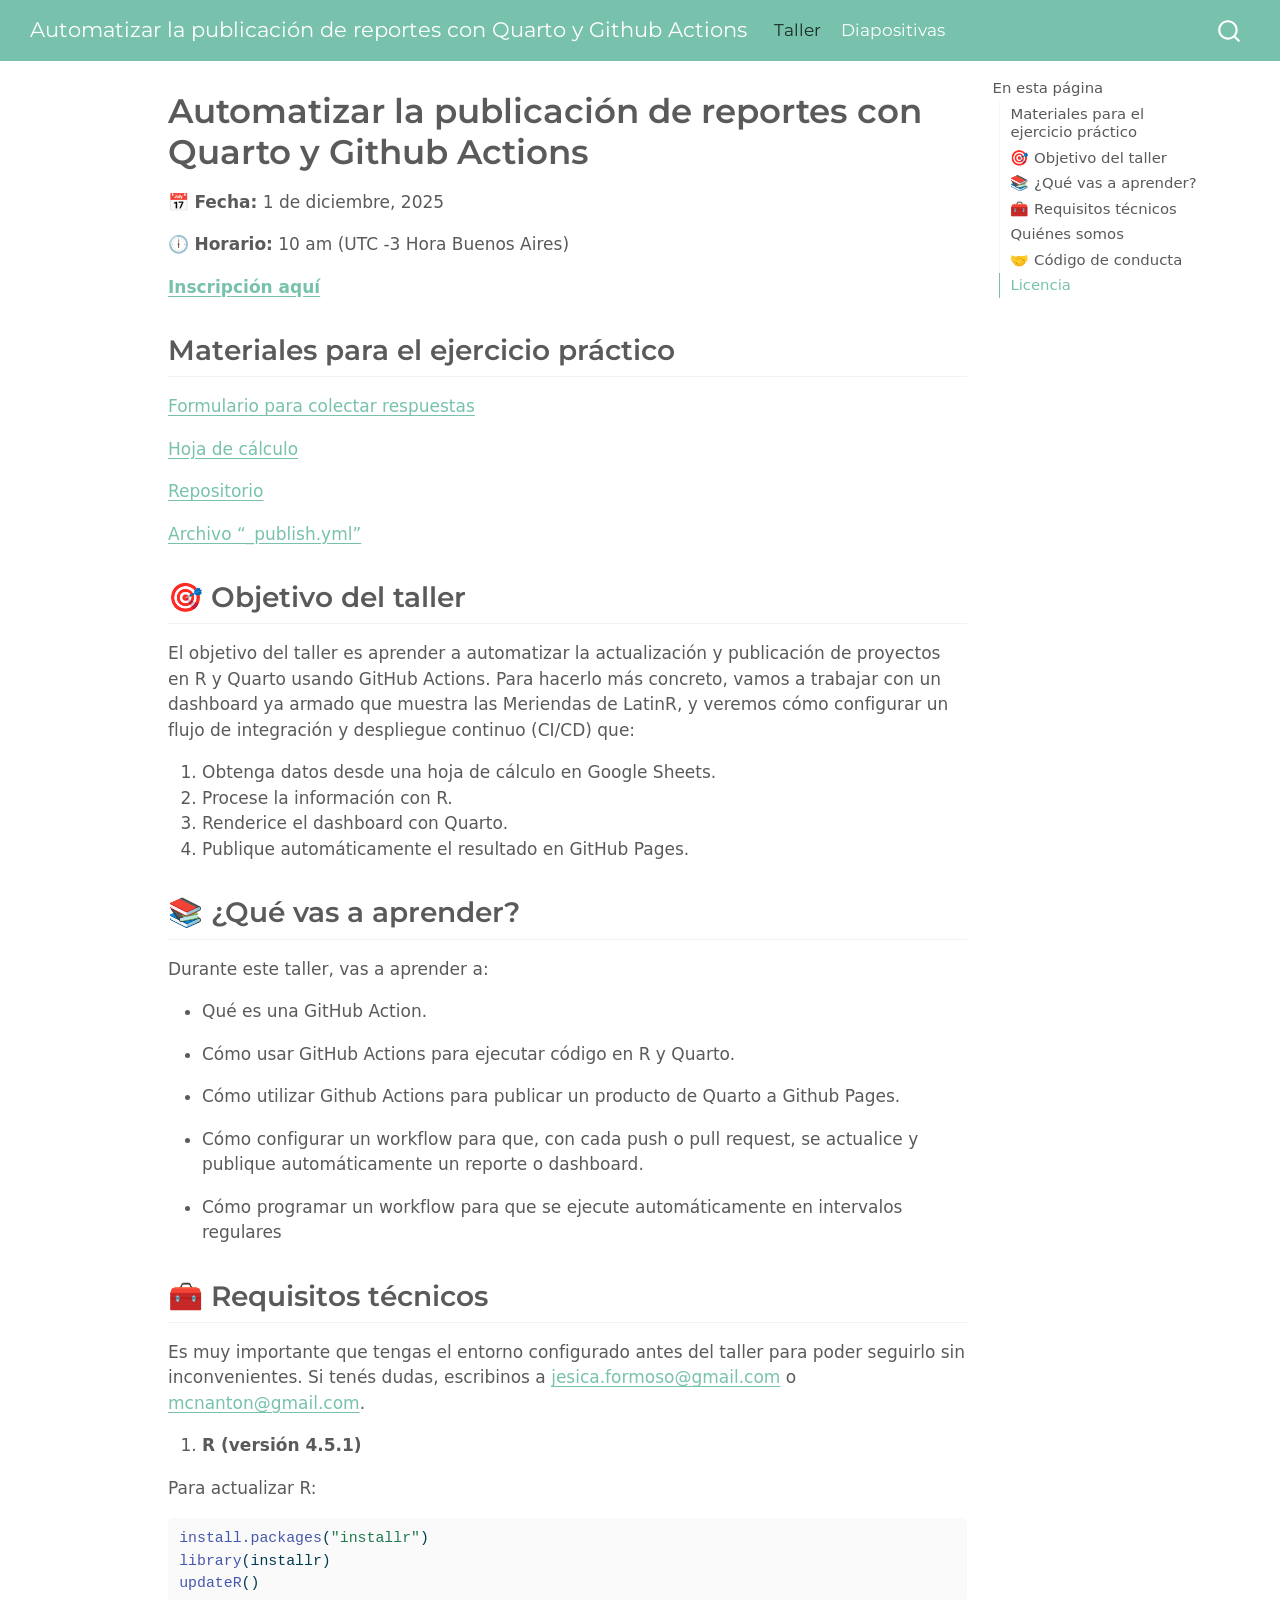
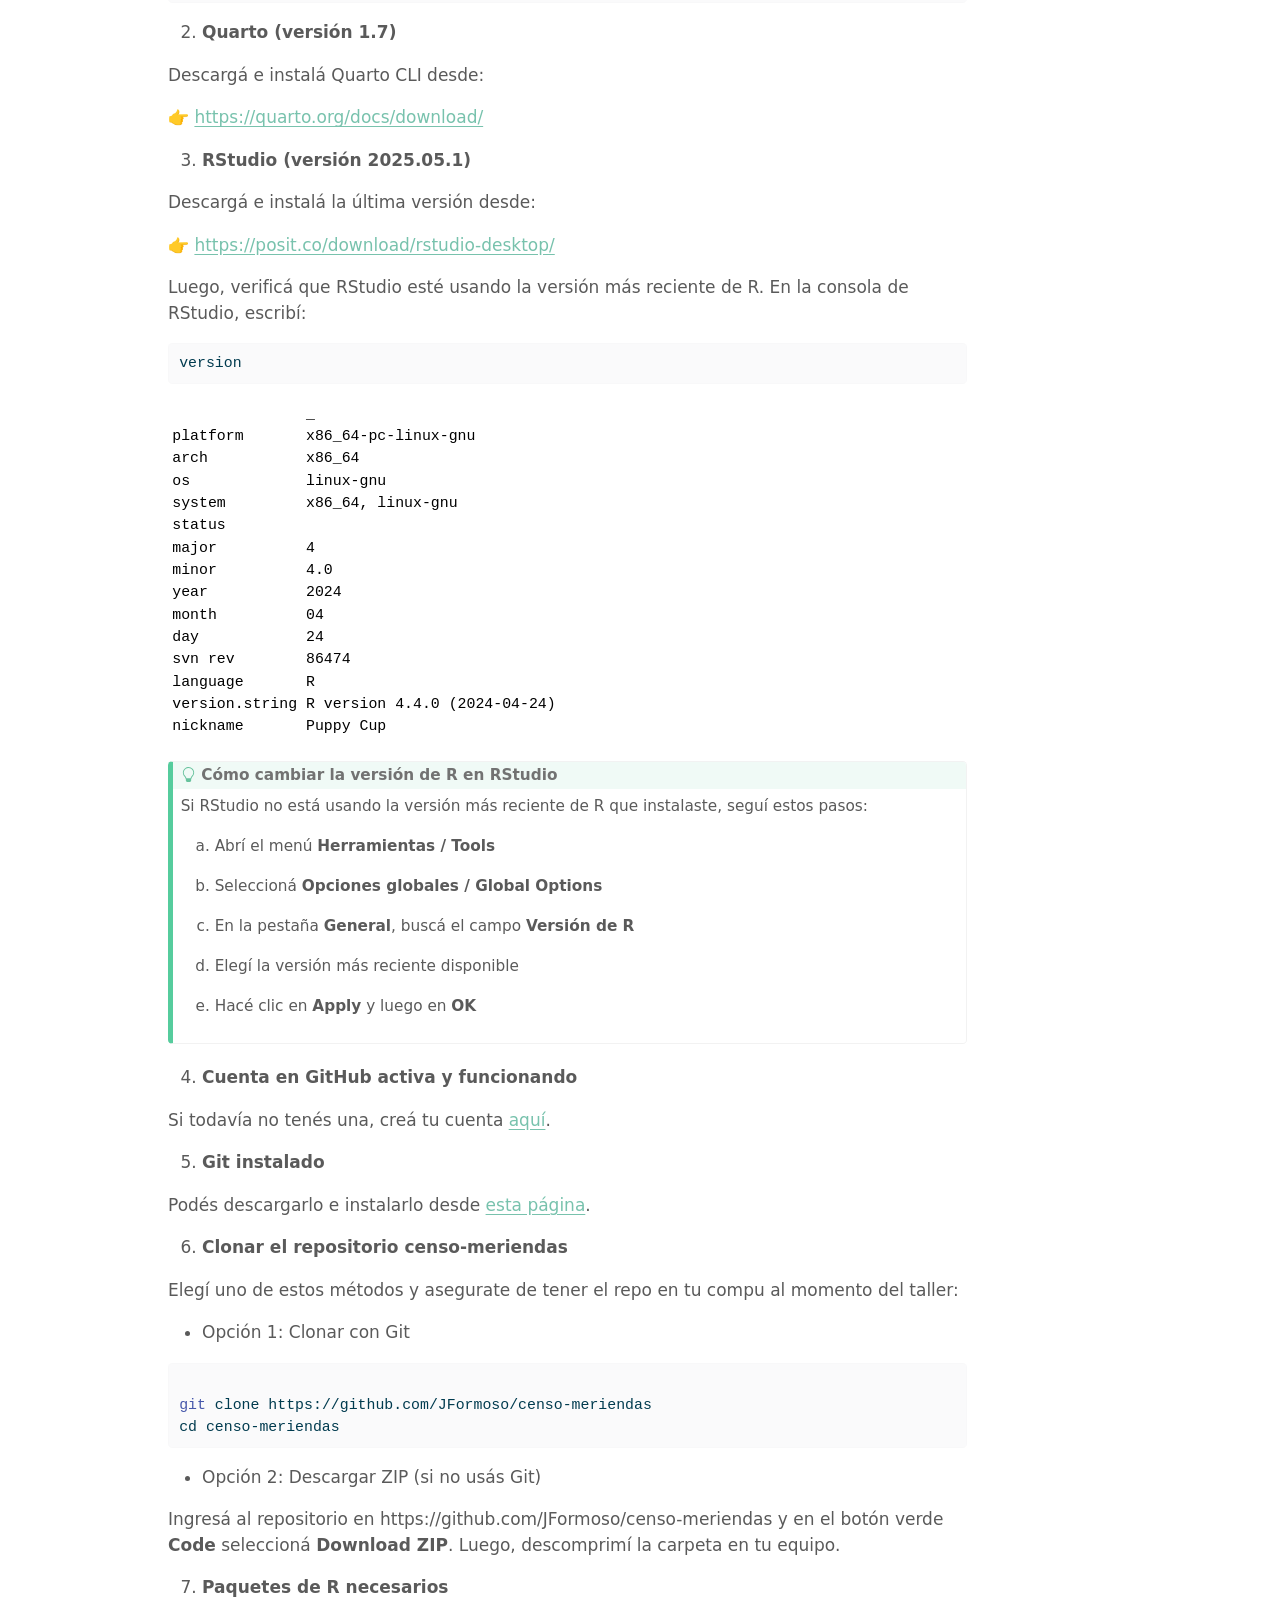
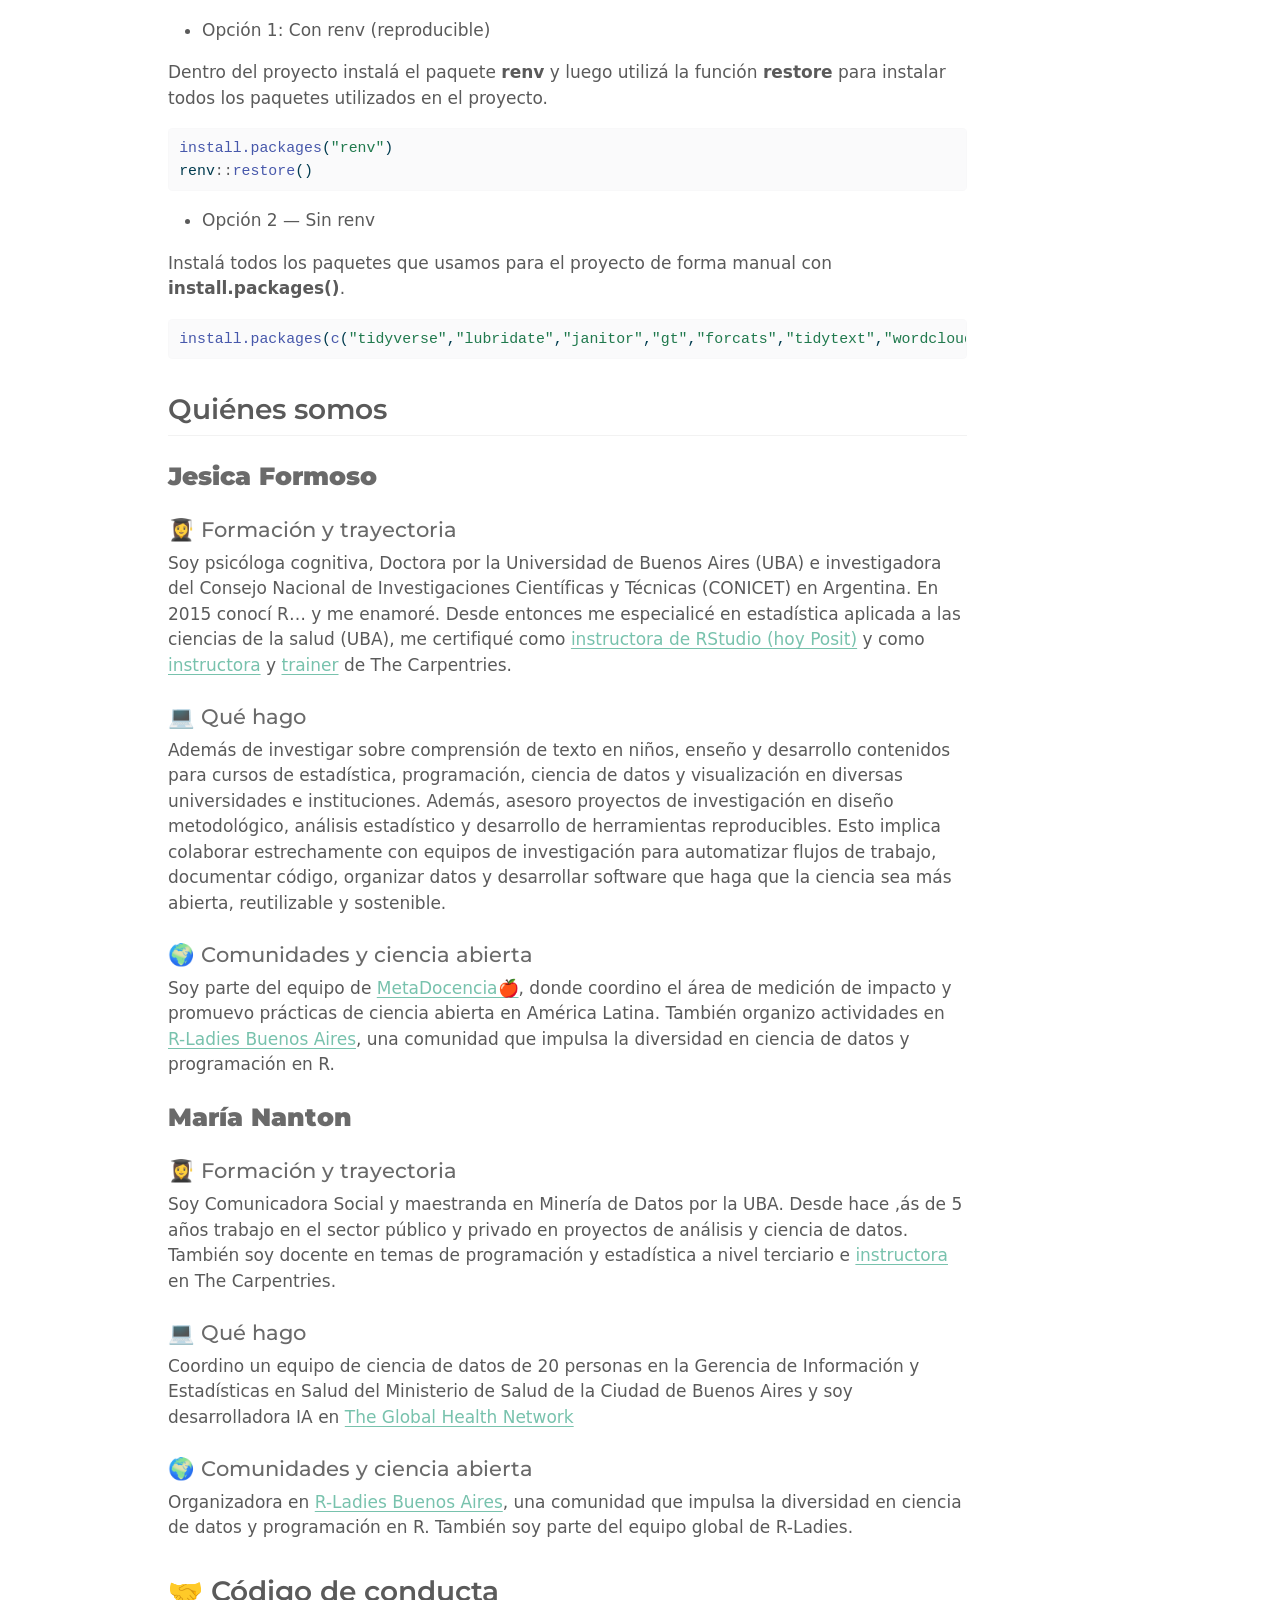
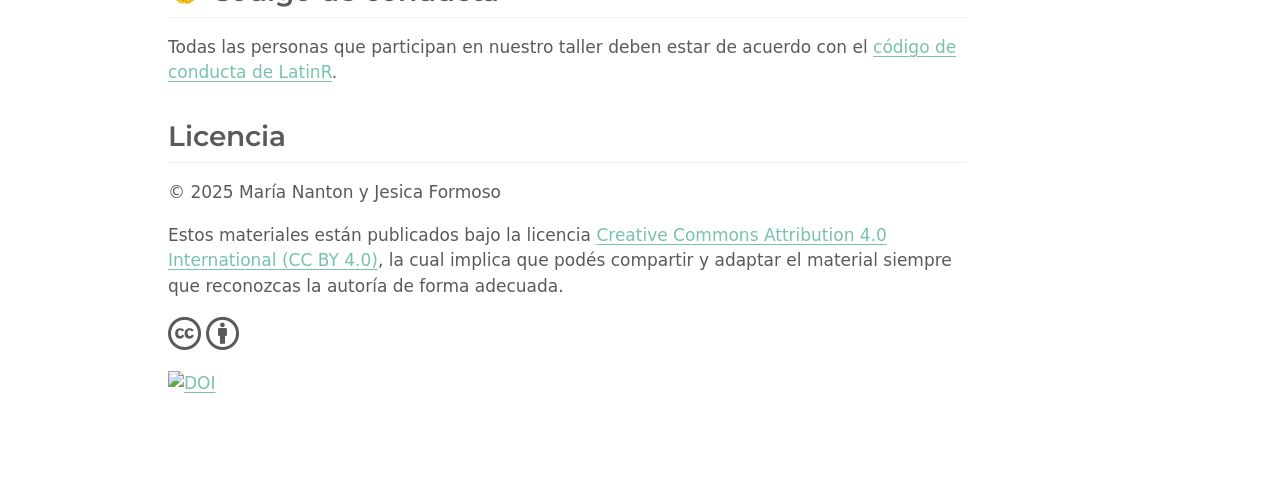
==== commit e019859b: "Built site for gh-pages" ====
--- a/index.html
+++ b/index.html
@@ -2,13 +2,16 @@
 <html xmlns="http://www.w3.org/1999/xhtml" lang="es" xml:lang="es"><head>
 
 <meta charset="utf-8">
-<meta name="generator" content="quarto-1.8.26">
+<meta name="generator" content="quarto-1.9.37">
 
 <meta name="viewport" content="width=device-width, initial-scale=1.0, user-scalable=yes">
 
 
 <title>Automatizar la publicación de reportes con Quarto y Github Actions</title>
 <style>
+/* Default styles provided by pandoc.
+** See https://pandoc.org/MANUAL.html#variables-for-html for config info.
+*/
 code{white-space: pre-wrap;}
 span.smallcaps{font-variant: small-caps;}
 div.columns{display: flex; gap: min(4vw, 1.5em);}
@@ -68,15 +71,14 @@
 <link href="./img/latinr-logo.png" rel="icon" type="image/png">
 <script src="site_libs/quarto-html/quarto.js" type="module"></script>
 <script src="site_libs/quarto-html/tabsets/tabsets.js" type="module"></script>
-<script src="site_libs/quarto-html/axe/axe-check.js" type="module"></script>
 <script src="site_libs/quarto-html/popper.min.js"></script>
 <script src="site_libs/quarto-html/tippy.umd.min.js"></script>
 <script src="site_libs/quarto-html/anchor.min.js"></script>
 <link href="site_libs/quarto-html/tippy.css" rel="stylesheet">
-<link href="site_libs/quarto-html/quarto-syntax-highlighting-587c61ba64f3a5504c4d52d930310e48.css" rel="stylesheet" id="quarto-text-highlighting-styles">
+<link href="site_libs/quarto-html/quarto-syntax-highlighting-7f8f88aac4f3542376d5c11b86a4c14d.css" rel="stylesheet" id="quarto-text-highlighting-styles">
 <script src="site_libs/bootstrap/bootstrap.min.js"></script>
 <link href="site_libs/bootstrap/bootstrap-icons.css" rel="stylesheet">
-<link href="site_libs/bootstrap/bootstrap-1db3f541d99483cdc7a0d9cf38862b2c.min.css" rel="stylesheet" append-hash="true" id="quarto-bootstrap" data-mode="light">
+<link href="site_libs/bootstrap/bootstrap-05d32ca5d2a80177188d3e3b798b9a1a.min.css" rel="stylesheet" append-hash="true" id="quarto-bootstrap" data-mode="light">
 <link href="site_libs/quarto-contrib/fontawesome6-1.2.0/all.min.css" rel="stylesheet">
 <link href="site_libs/quarto-contrib/fontawesome6-1.2.0/latex-fontsize.css" rel="stylesheet">
 <script id="quarto-search-options" type="application/json">{
--- a/site_libs/quarto-html/quarto-syntax-highlighting-7f8f88aac4f3542376d5c11b86a4c14d.css
+++ b/site_libs/quarto-html/quarto-syntax-highlighting-7f8f88aac4f3542376d5c11b86a4c14d.css
@@ -0,0 +1,236 @@
+/* quarto syntax highlight colors */
+:root {
+  --quarto-hl-ot-color: #003B4F;
+  --quarto-hl-at-color: #657422;
+  --quarto-hl-ss-color: #20794D;
+  --quarto-hl-an-color: #5E5E5E;
+  --quarto-hl-fu-color: #4758AB;
+  --quarto-hl-st-color: #20794D;
+  --quarto-hl-cf-color: #003B4F;
+  --quarto-hl-op-color: #5E5E5E;
+  --quarto-hl-er-color: #AD0000;
+  --quarto-hl-bn-color: #AD0000;
+  --quarto-hl-al-color: #AD0000;
+  --quarto-hl-va-color: #111111;
+  --quarto-hl-bu-color: inherit;
+  --quarto-hl-ex-color: inherit;
+  --quarto-hl-pp-color: #AD0000;
+  --quarto-hl-in-color: #5E5E5E;
+  --quarto-hl-vs-color: #20794D;
+  --quarto-hl-wa-color: #5E5E5E;
+  --quarto-hl-do-color: #5E5E5E;
+  --quarto-hl-im-color: #00769E;
+  --quarto-hl-ch-color: #20794D;
+  --quarto-hl-dt-color: #AD0000;
+  --quarto-hl-fl-color: #AD0000;
+  --quarto-hl-co-color: #5E5E5E;
+  --quarto-hl-cv-color: #5E5E5E;
+  --quarto-hl-cn-color: #8f5902;
+  --quarto-hl-sc-color: #5E5E5E;
+  --quarto-hl-dv-color: #AD0000;
+  --quarto-hl-kw-color: #003B4F;
+}
+
+/* other quarto variables */
+:root {
+  --quarto-font-monospace: SFMono-Regular, Menlo, Monaco, Consolas, "Liberation Mono", "Courier New", monospace;
+}
+
+/* syntax highlight based on Pandoc's rules */
+pre > code.sourceCode > span {
+  color: #003B4F;
+}
+
+code.sourceCode > span {
+  color: #003B4F;
+}
+
+div.sourceCode,
+div.sourceCode pre.sourceCode {
+  color: #003B4F;
+}
+
+/* Normal */
+code span {
+  color: #003B4F;
+}
+
+/* Alert */
+code span.al {
+  color: #AD0000;
+  font-style: inherit;
+}
+
+/* Annotation */
+code span.an {
+  color: #5E5E5E;
+  font-style: inherit;
+}
+
+/* Attribute */
+code span.at {
+  color: #657422;
+  font-style: inherit;
+}
+
+/* BaseN */
+code span.bn {
+  color: #AD0000;
+  font-style: inherit;
+}
+
+/* BuiltIn */
+code span.bu {
+  font-style: inherit;
+}
+
+/* ControlFlow */
+code span.cf {
+  color: #003B4F;
+  font-weight: bold;
+  font-style: inherit;
+}
+
+/* Char */
+code span.ch {
+  color: #20794D;
+  font-style: inherit;
+}
+
+/* Constant */
+code span.cn {
+  color: #8f5902;
+  font-style: inherit;
+}
+
+/* Comment */
+code span.co {
+  color: #5E5E5E;
+  font-style: inherit;
+}
+
+/* CommentVar */
+code span.cv {
+  color: #5E5E5E;
+  font-style: italic;
+}
+
+/* Documentation */
+code span.do {
+  color: #5E5E5E;
+  font-style: italic;
+}
+
+/* DataType */
+code span.dt {
+  color: #AD0000;
+  font-style: inherit;
+}
+
+/* DecVal */
+code span.dv {
+  color: #AD0000;
+  font-style: inherit;
+}
+
+/* Error */
+code span.er {
+  color: #AD0000;
+  font-style: inherit;
+}
+
+/* Extension */
+code span.ex {
+  font-style: inherit;
+}
+
+/* Float */
+code span.fl {
+  color: #AD0000;
+  font-style: inherit;
+}
+
+/* Function */
+code span.fu {
+  color: #4758AB;
+  font-style: inherit;
+}
+
+/* Import */
+code span.im {
+  color: #00769E;
+  font-style: inherit;
+}
+
+/* Information */
+code span.in {
+  color: #5E5E5E;
+  font-style: inherit;
+}
+
+/* Keyword */
+code span.kw {
+  color: #003B4F;
+  font-weight: bold;
+  font-style: inherit;
+}
+
+/* Operator */
+code span.op {
+  color: #5E5E5E;
+  font-style: inherit;
+}
+
+/* Other */
+code span.ot {
+  color: #003B4F;
+  font-style: inherit;
+}
+
+/* Preprocessor */
+code span.pp {
+  color: #AD0000;
+  font-style: inherit;
+}
+
+/* SpecialChar */
+code span.sc {
+  color: #5E5E5E;
+  font-style: inherit;
+}
+
+/* SpecialString */
+code span.ss {
+  color: #20794D;
+  font-style: inherit;
+}
+
+/* String */
+code span.st {
+  color: #20794D;
+  font-style: inherit;
+}
+
+/* Variable */
+code span.va {
+  color: #111111;
+  font-style: inherit;
+}
+
+/* VerbatimString */
+code span.vs {
+  color: #20794D;
+  font-style: inherit;
+}
+
+/* Warning */
+code span.wa {
+  color: #5E5E5E;
+  font-style: italic;
+}
+
+.prevent-inlining {
+  content: "</";
+}
+
+/*# sourceMappingURL=789ad8cd35626ba772517505b42a116e.css.map */
